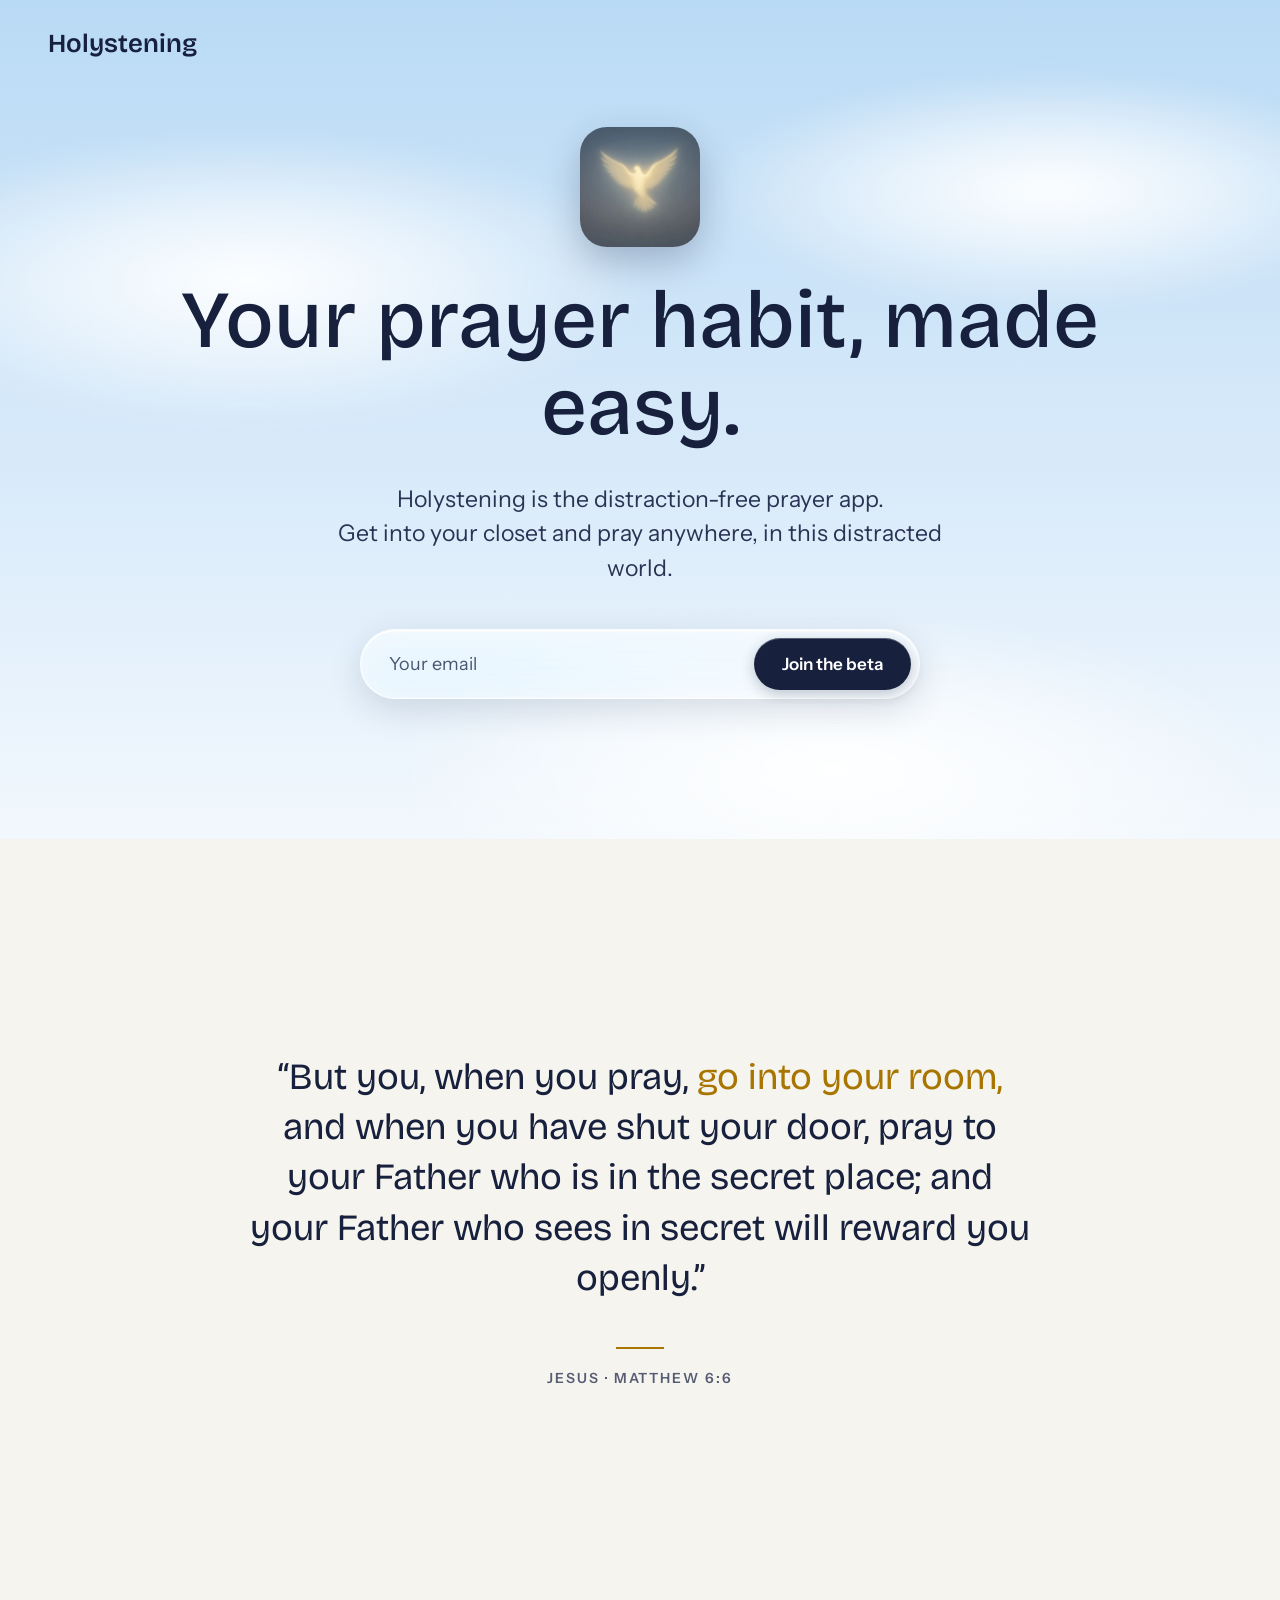
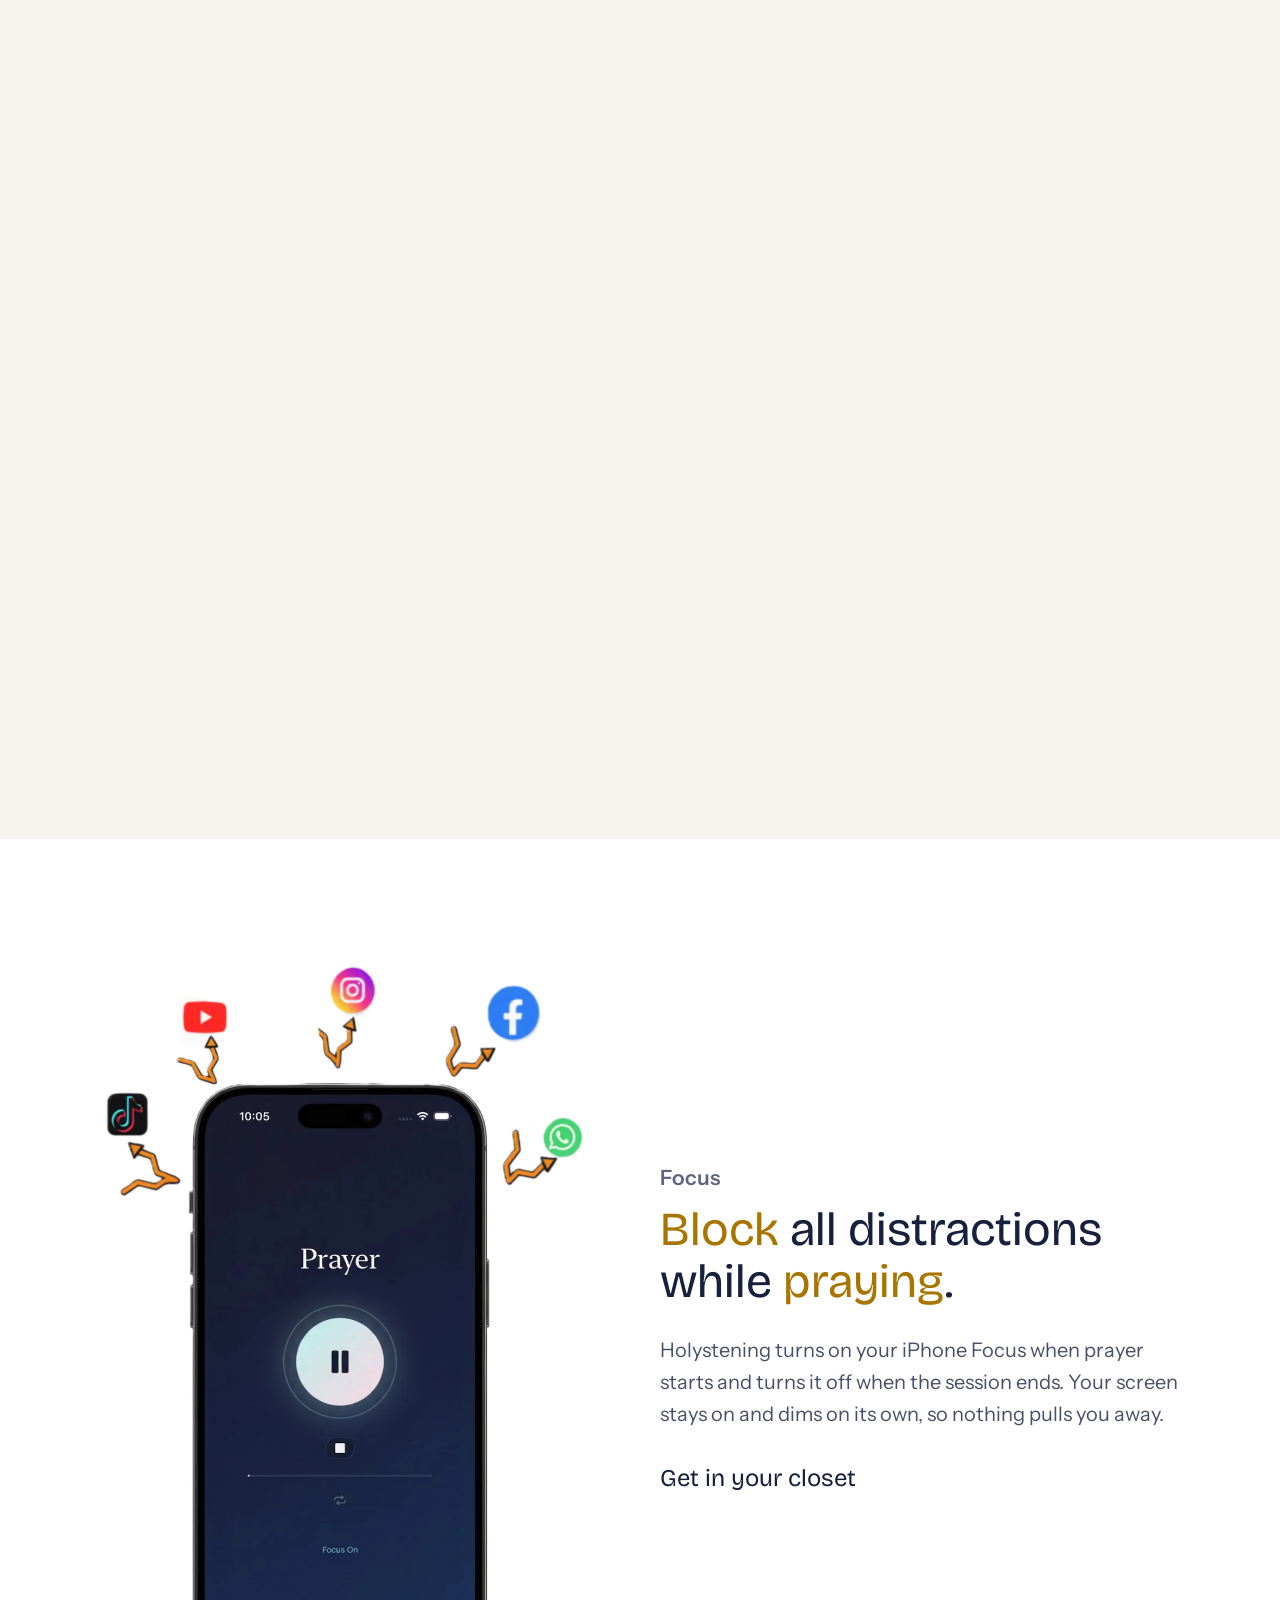
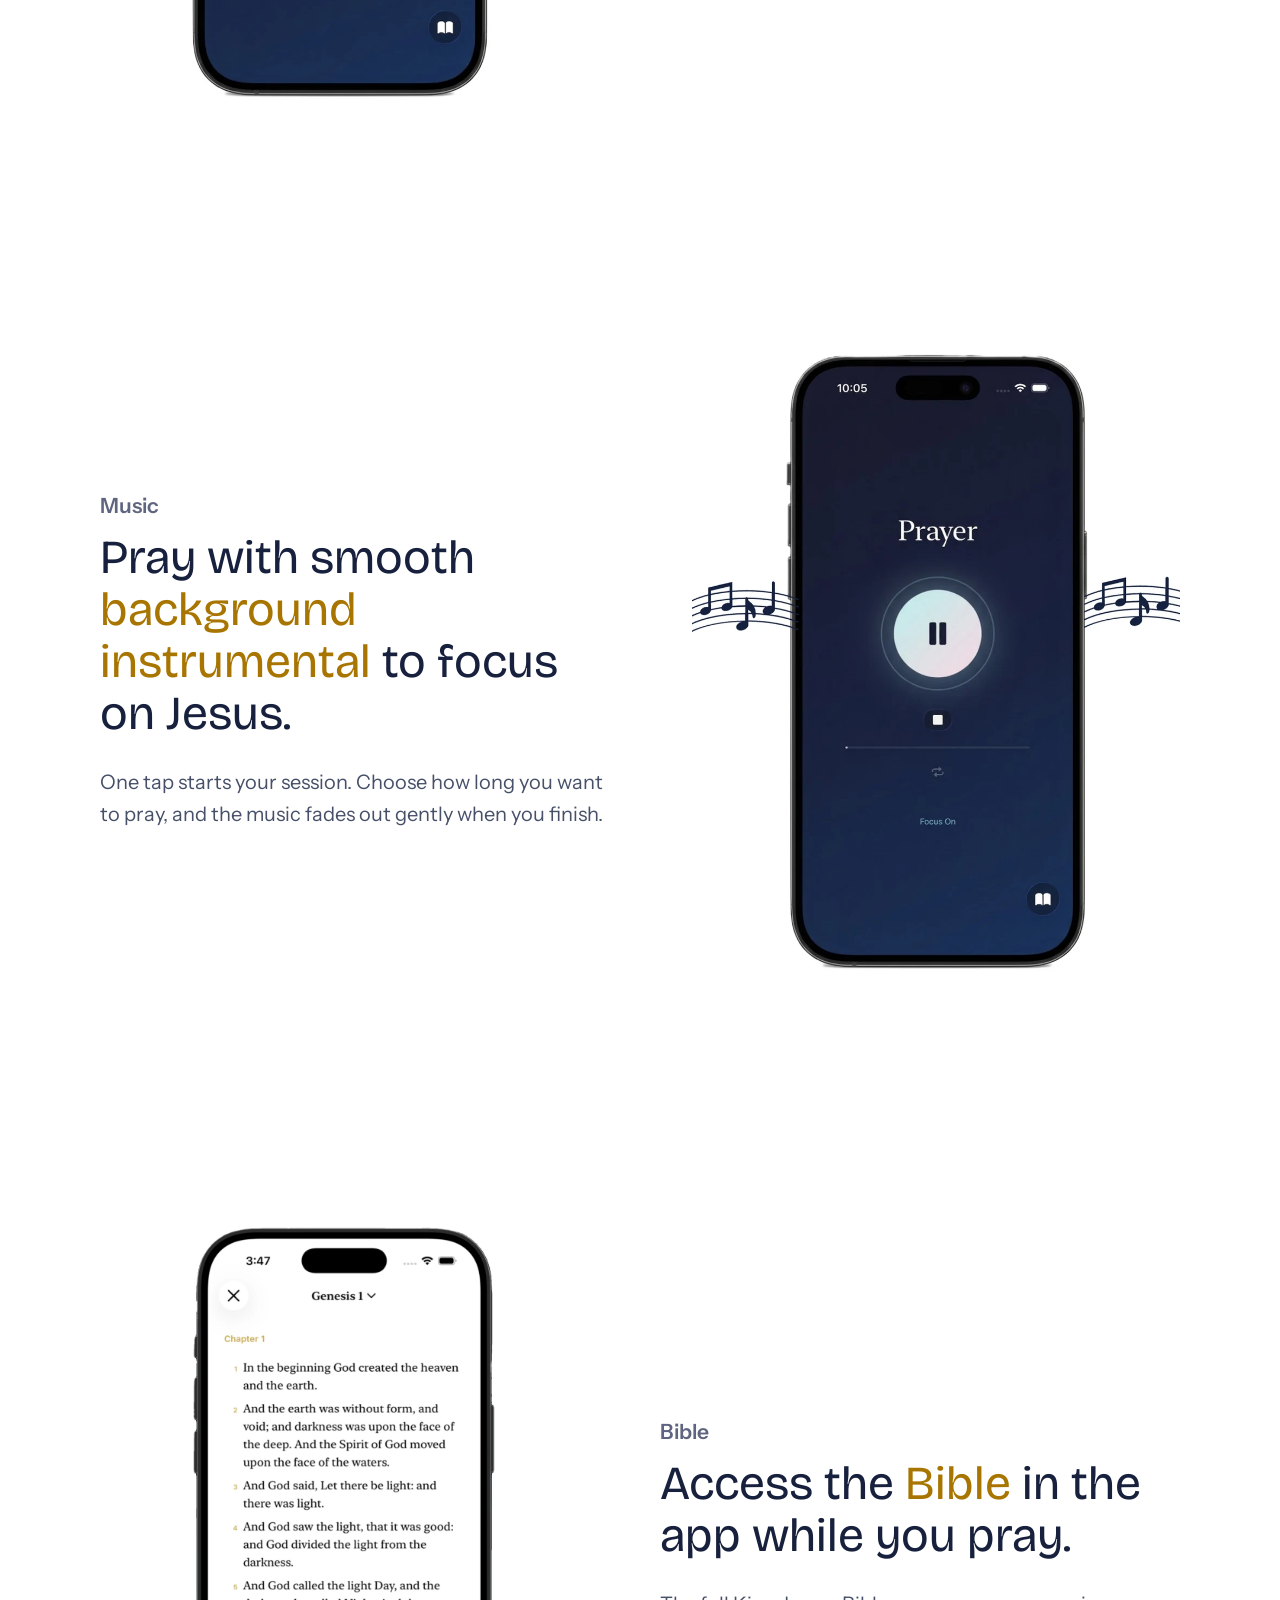
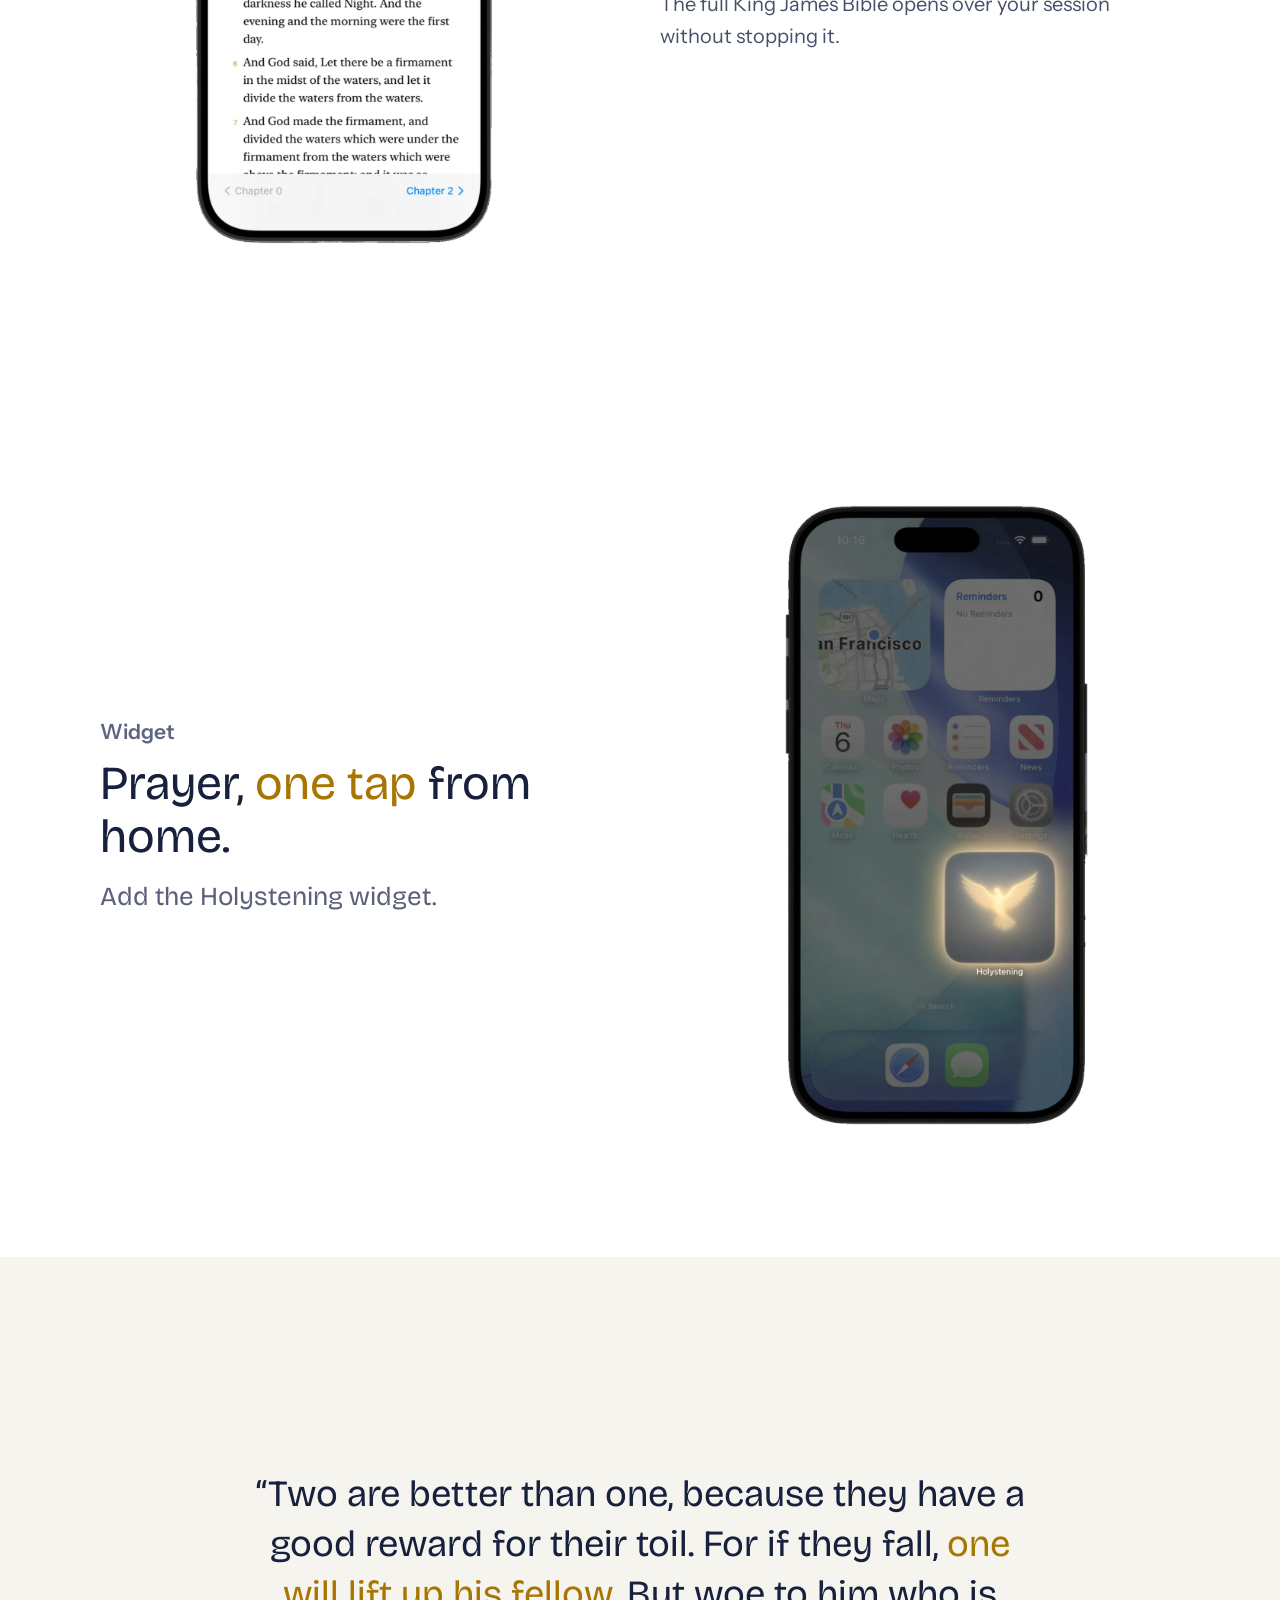
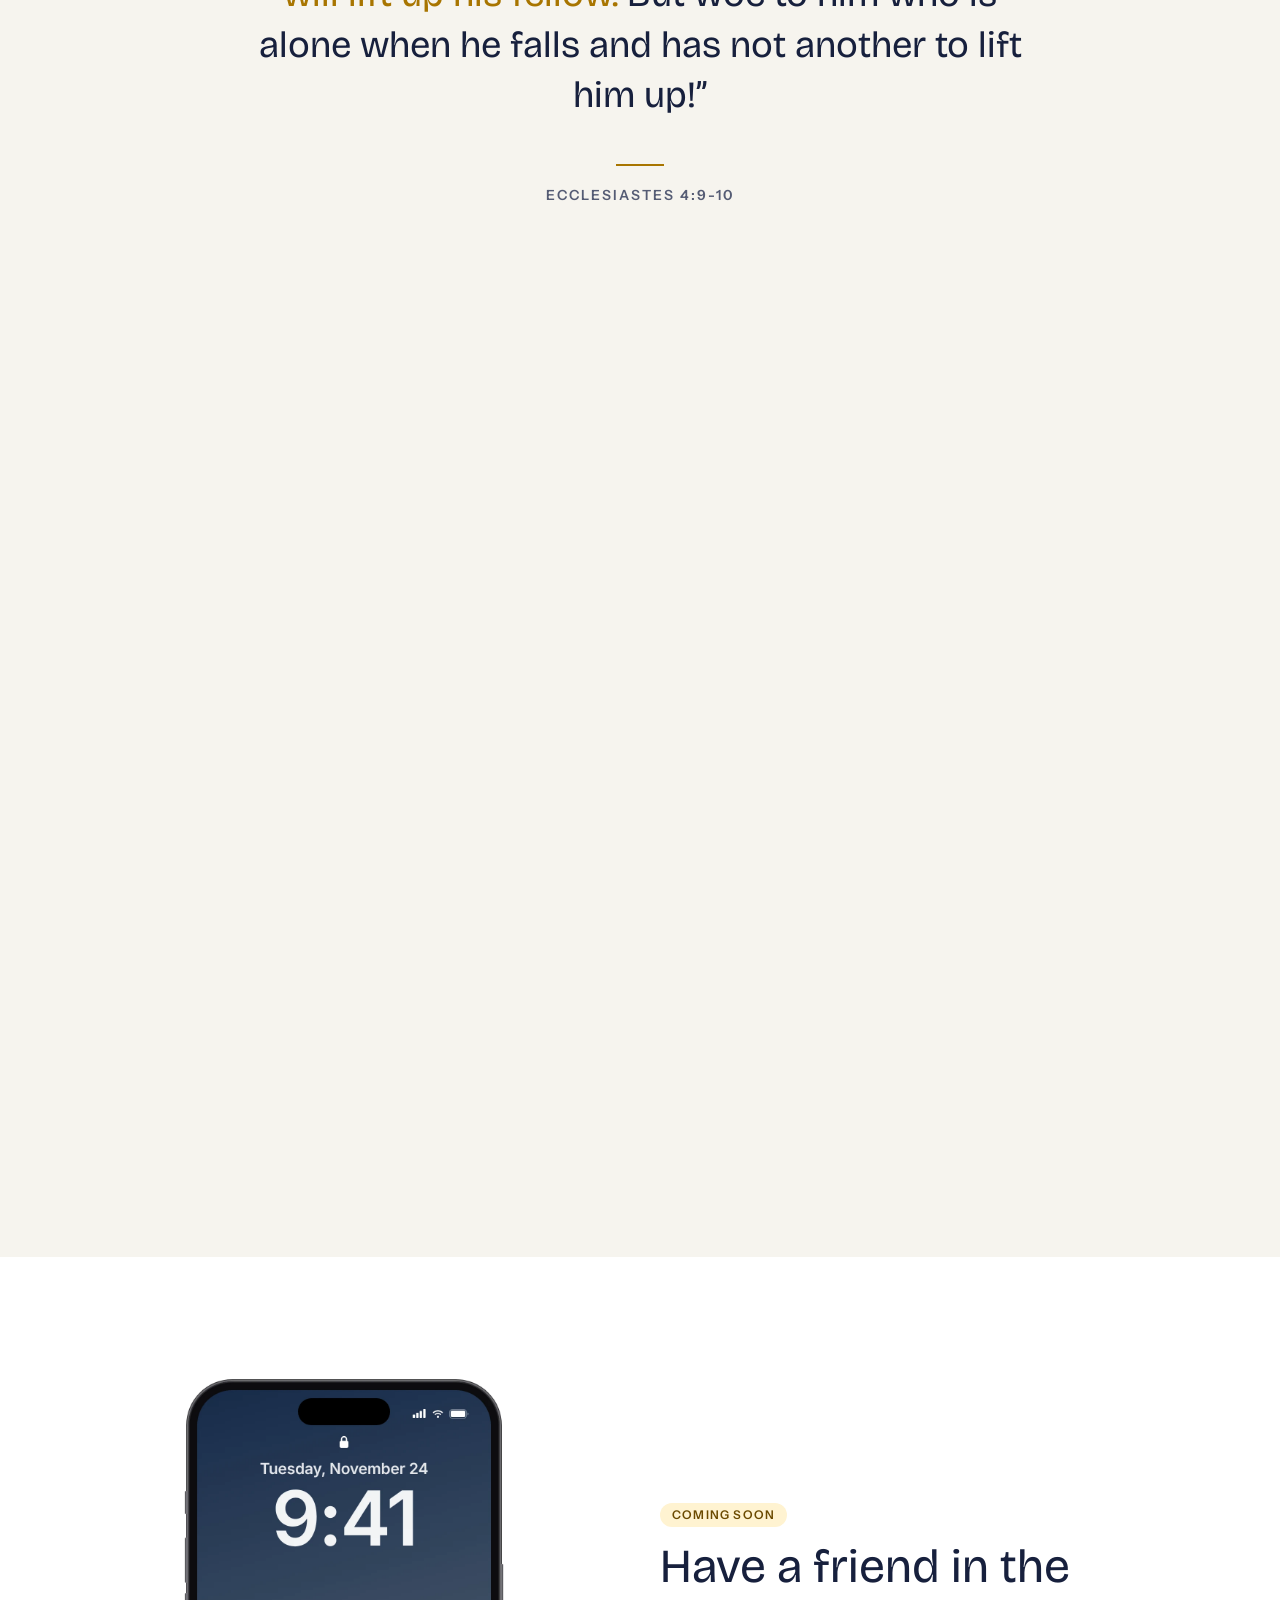
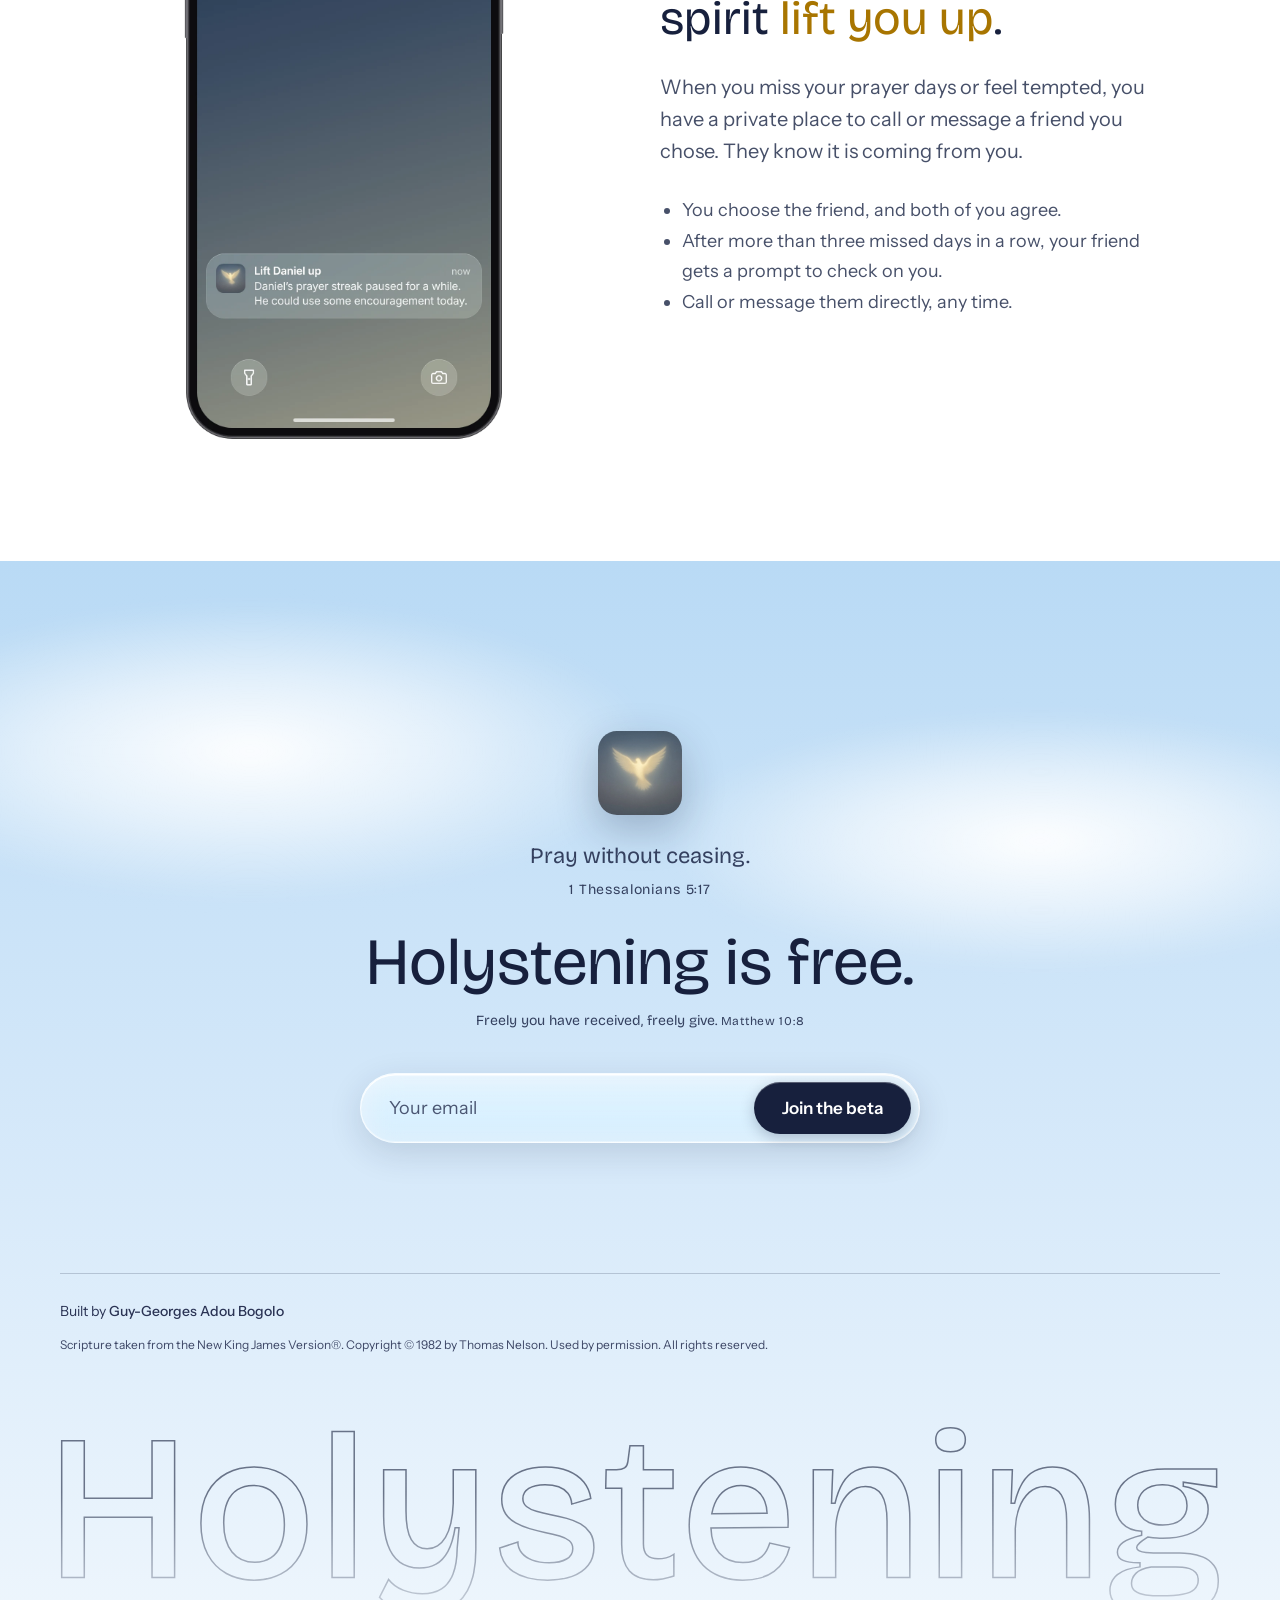
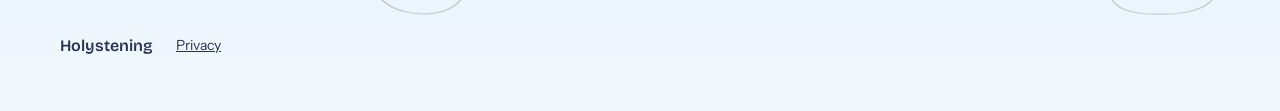
==== index.html @ 7b31fd12 "Holystening landing page Static site exported from the design canvas: landing page, privacy policy, " ====
<!doctype html>
<html lang="en">
<head>
<meta charset="utf-8">
<meta name="viewport" content="width=device-width, initial-scale=1, viewport-fit=cover">
<title>Holystening: the distraction-free prayer app</title>
<meta name="description" content="Holystening blocks distractions, plays soft instrumental music and keeps the Bible one tap away, so you can pray anywhere. Free. Join the iPhone beta.">
<meta name="theme-color" content="#b9daf5">
<meta property="og:type" content="website">
<meta property="og:title" content="Holystening: the distraction-free prayer app">
<meta property="og:description" content="Holystening blocks distractions, plays soft instrumental music and keeps the Bible one tap away, so you can pray anywhere. Free. Join the iPhone beta.">
<meta property="og:image" content="images/og-image.png">
<link rel="icon" type="image/png" href="images/favicon.png">
<link rel="apple-touch-icon" href="images/apple-touch-icon.png">
<link rel="stylesheet" href="assets/fonts.css">
<style>
body{margin:0;font-family:'Instrument Sans',system-ui,sans-serif;background:#ffffff;-webkit-font-smoothing:antialiased}
a{color:inherit}
.serif{font-family:'Bricolage Grotesque',system-ui,sans-serif;font-weight:400}
.sky{position:relative;overflow:hidden;background:linear-gradient(180deg,#b9daf5 0%,#d8eafa 55%,#f2f8fd 100%)}
.cloud{position:absolute;border-radius:50%;pointer-events:none;filter:blur(10px);background:radial-gradient(ellipse at center,rgba(255,255,255,.96) 0%,rgba(255,255,255,.55) 35%,rgba(255,255,255,0) 70%)}
.btn{display:inline-block;padding:18px 36px;border-radius:999px;color:#ffffff;font-weight:600;font-size:18px;text-decoration:none;letter-spacing:.01em}
.btn:hover{filter:brightness(1.25)}
.btn-small{display:inline-block;padding:14px 22px;border-radius:999px;font-weight:600;font-size:15px;text-decoration:none}
.btn-small:hover{filter:brightness(1.25)}
.beta-form{position:relative;display:flex;align-items:center;gap:8px;width:min(560px,100%);box-sizing:border-box;padding:8px;border-radius:999px;background:linear-gradient(180deg,rgba(255,255,255,.5) 0%,rgba(255,255,255,.2) 100%);border:1px solid rgba(255,255,255,.75);backdrop-filter:blur(18px) saturate(1.7);-webkit-backdrop-filter:blur(18px) saturate(1.7);box-shadow:inset 0 1.5px 0 rgba(255,255,255,.95),inset 0 -1px 0 rgba(255,255,255,.35),inset 0 0 22px rgba(255,255,255,.28),0 10px 34px rgba(23,32,61,.14)}
.beta-form:focus-within{box-shadow:inset 0 1.5px 0 rgba(255,255,255,.95),inset 0 -1px 0 rgba(255,255,255,.35),inset 0 0 22px rgba(255,255,255,.28),0 10px 34px rgba(23,32,61,.14),0 0 0 3px rgba(23,32,61,.18)}
.beta-form input{flex:1;min-width:0;border:0;background:transparent;padding:0 20px;font:inherit;font-size:18px;color:#17203d;outline:0}
.beta-form[hidden],.beta-done[hidden]{display:none}
.beta-done{width:min(560px,100%);box-sizing:border-box;padding:28px 28px 30px;border-radius:32px;text-align:center;background:linear-gradient(180deg,rgba(255,255,255,.5) 0%,rgba(255,255,255,.2) 100%);border:1px solid rgba(255,255,255,.75);backdrop-filter:blur(18px) saturate(1.7);-webkit-backdrop-filter:blur(18px) saturate(1.7);box-shadow:inset 0 1.5px 0 rgba(255,255,255,.95),inset 0 -1px 0 rgba(255,255,255,.35),inset 0 0 22px rgba(255,255,255,.28),0 10px 34px rgba(23,32,61,.14);outline:0;animation:heroin .7s cubic-bezier(.215,.61,.355,1) both}
.beta-form input::placeholder{color:#4a5572}
.beta-form button{flex:none;border:0;border-radius:999px;padding:16px 28px;font:inherit;font-size:17px;font-weight:600;color:#fff;cursor:pointer;box-shadow:inset 0 1px 0 rgba(255,255,255,.28),0 4px 14px rgba(23,32,61,.25)}
.beta-form button:hover{filter:brightness(1.25)}
.beta-form button:focus-visible{outline:2px solid #17203d;outline-offset:2px}
.feat{display:flex;flex-wrap:wrap;gap:72px;align-items:center;justify-content:center;max-width:1160px;margin:0 auto;padding:0 40px;box-sizing:border-box}
.feat-text{flex:1 1 420px;min-width:0;max-width:520px}
.feat-media{flex:1 1 340px;display:flex;justify-content:center;min-width:0}
.kicker{margin:0 0 14px;font-size:21px;font-weight:600;line-height:1.2;letter-spacing:0;color:#5f6580}
.soon{display:inline-block;margin-left:10px;padding:5px 12px;border-radius:999px;background:#fff3d1;color:#6b4a00;font-size:12px;font-weight:600;letter-spacing:.1em;text-transform:uppercase;vertical-align:middle}
.wordmark{flex-basis:100%;display:block;width:100%;height:auto;margin:56px 0 4px;overflow:visible;-webkit-mask-image:linear-gradient(180deg,#000 35%,rgba(0,0,0,.25) 100%);mask-image:linear-gradient(180deg,#000 35%,rgba(0,0,0,.25) 100%)}
.wordmark path{fill:none;stroke:#17203d;stroke-opacity:.6;stroke-width:1.5px;vector-effect:non-scaling-stroke}
.eyebrow{margin:0 0 18px;font-size:14px;font-weight:600;letter-spacing:.14em;text-transform:uppercase;color:#8f6200}
.rot{position:relative;display:inline-block;min-width:260px;height:1.5em}
.rot-i{position:absolute;left:0;top:0;white-space:nowrap;opacity:0;animation:rotfade 12s infinite}
@keyframes rotfade{0%{opacity:0;transform:translateY(8px)}4%,22%{opacity:1;transform:none}26%,100%{opacity:0;transform:translateY(-8px)}}
@keyframes drift{from{transform:translateX(-30px)}to{transform:translateX(60px)}}
@keyframes heroin{from{opacity:0;transform:translateY(16px)}to{opacity:1;transform:none}}
@keyframes rise{from{opacity:0;transform:translateY(48px)}to{opacity:1;transform:none}}
.h-in{animation:heroin 1s cubic-bezier(.215,.61,.355,1) both}
@supports (animation-timeline: view()){.reveal{animation:rise linear both;animation-timeline:view();animation-range:entry 5% entry 55%}}
@media (min-width:900px){.flip .feat-media{order:-1}}
@media (prefers-reduced-motion:reduce){.reveal,.h-in,.cloud{animation:none!important}.rot-i{animation:none}.rot-i:first-child{opacity:1}}

.pin-track{padding:170px 40px;box-sizing:border-box}
@keyframes lit{from{opacity:.16}to{opacity:1}}
@supports (animation-timeline: view()){
.pin-track{padding:0;min-height:1600px;view-timeline:--q block}
.pin-stick{position:sticky;top:0;height:760px;height:min(760px,100svh);display:flex;align-items:center;justify-content:center}
.word{animation-name:lit;animation-timing-function:linear;animation-fill-mode:both;animation-timeline:--q;animation-duration:1ms}
}
@media (prefers-reduced-motion:reduce){
.pin-track{min-height:0!important;padding:170px 40px!important}
.pin-stick{position:static!important;height:auto!important}
.word{animation:none!important;opacity:1!important}
}
@media (max-width:600px){
.sky:not(.closing){min-height:min(100svh,880px)!important}
.nav{padding:20px 20px!important}
.beta-form input{font-size:16px;padding:0 14px}.beta-form button{padding:14px 20px;font-size:16px}
.sky img[width="112"]{width:88px!important;height:88px!important;margin-bottom:18px!important}
.fs{--ph:clamp(180px,calc((min(100svh,880px) - 290px) * 0.82),400px);height:min(100svh,880px);box-sizing:border-box;padding:12px 16px!important;background:#f6f4ee}
.fs .feat{position:relative;height:100%;box-sizing:border-box;max-width:none;flex-direction:column;flex-wrap:nowrap;align-items:stretch;justify-content:space-between;gap:10px;padding:32px 24px 16px;background:#ffffff;border-radius:36px;overflow:hidden}
.fs .feat-text{flex:0 0 auto;max-width:none;text-align:left}
.fs .feat-media{flex:1 1 0;min-height:0;width:100%;align-items:center}
.fs .feat img{flex:none;max-width:none!important;object-fit:contain}
.fs h2{font-size:32px!important;line-height:1.1!important;letter-spacing:-.01em}
.fs .eyebrow{font-size:12px;margin:0 0 8px}
.fs .kicker{font-size:18px;line-height:1.2;margin:0 0 10px}
.wordmark{margin-top:40px}.wordmark path{stroke-width:1px}
.fs .feat-text p:not(.eyebrow):not(.rotline):not(.sub):not(.kicker){font-size:15px!important;line-height:1.45!important;margin:10px 0 0!important}
.fs .feat-text .body{display:none}
.fs .sub{font-size:18px!important;margin:8px 0 0!important}
.fs .feat-text ul{display:none}
.rotline{justify-content:flex-start;flex-direction:column;align-items:flex-start;gap:2px!important;font-size:17px!important;line-height:1.35;margin-top:18px!important}
.rotline>span:first-child{color:#5f6580}
.rot{min-width:0;width:100%}
.rot-i{left:0;right:0;text-align:left}
.im-notif{height:calc(var(--ph) / 0.82)!important;width:auto!important}
.im-music{height:calc(var(--ph) / 0.972)!important;width:auto!important}
.im-bible{height:calc(var(--ph) / 0.965)!important;width:auto!important}
.im-widget{height:calc(var(--ph) / 0.96)!important;width:auto!important}
.im-friend{height:var(--ph)!important;width:auto!important;max-width:none!important}
.ph{height:var(--ph)!important;width:auto!important;aspect-ratio:9/18;max-width:none!important}
.bridge{padding:100px 24px!important}
.closing{padding:110px 24px 40px!important}
.pin-stick figure{padding:0 24px!important}
}
</style>

<style>
.honeypot{position:absolute!important;left:-9999px!important;width:1px;height:1px;opacity:0}
.signup{display:flex;flex-direction:column;align-items:center;width:100%}
.form-error{margin:12px 0 0;text-align:center;font-size:14px;color:#8a1c1c}
.form-error[hidden]{display:none}
.beta-form button[disabled]{opacity:.7;cursor:progress}
</style>
<script src="assets/config.js" defer></script>
<script src="assets/signup.js" defer></script>
</head>
<body>
<div>

<section class="sky" style="min-height:800px;display:flex;flex-direction:column">
<div class="cloud" style="width:820px;height:300px;left:-160px;top:130px;animation:drift 70s ease-in-out infinite alternate"></div>
<div class="cloud" style="width:700px;height:240px;right:-120px;top:70px;animation:drift 90s ease-in-out infinite alternate-reverse"></div>
<div class="cloud" style="width:900px;height:320px;left:30%;bottom:-90px;animation:drift 80s ease-in-out infinite alternate"></div>
<nav class="nav" style="position:relative;z-index:2;display:flex;align-items:center;justify-content:space-between;gap:16px;padding:28px 48px">
<span class="serif" style="font-size:26px;font-weight:600;color:#17203d">Holystening</span>
</nav>
<div style="position:relative;z-index:2;flex:1;display:flex;flex-direction:column;align-items:center;justify-content:center;text-align:center;padding:40px 40px 140px;box-sizing:border-box">
<img class="h-in" src="images/app-icon.webp" alt="Holystening app icon, a glowing white dove" width="112" height="112" style="animation-delay:.3s;width:120px;height:120px;border-radius:22.4%;display:block;margin:0 0 30px;box-shadow:0 14px 36px rgba(23,32,61,.25)">
<h1 class="serif h-in" style="animation-delay:.42s;margin:0;font-size:clamp(42px,6.8vw,81px);line-height:1.08;letter-spacing:0;font-weight:500;font-variation-settings:'opsz' 14;color:#17203d;max-width:980px">Your prayer habit, made easy.</h1>
<p class="h-in" style="animation-delay: .54s; margin: 30px 0 0; max-width: 640px; font-size: clamp(18px,2vw,23px); line-height: 1.5; color: #2a3354; width: 100%; box-sizing: border-box; padding: 0 4px; text-align: center">Holystening is the distraction-free prayer app. <br>Get into your closet and pray anywhere, in this distracted world.</p>
<div class="signup" data-signup>
<form class="beta-form h-in" style="animation-delay:.66s;margin-top:44px" novalidate>
<input type="email" name="email" placeholder="Your email" autocomplete="email" aria-label="Your email" required>
<input type="text" name="website" class="honeypot" tabindex="-1" autocomplete="off" aria-hidden="true">
<button type="submit" style="background:#17203d">Join the beta</button>
</form>
<p class="form-error" role="alert" hidden></p>
<div class="beta-done" role="status" hidden style="margin-top:44px">
<p class="serif" style="margin:0;font-size:26px;line-height:1.2;color:#17203d">Check your inbox.</p>
<p style="margin:10px 0 0;font-size:16px;line-height:1.5;color:#2a3354"><span data-done-message>We sent the beta link to</span> <strong style="font-weight:600" data-email></strong>.</p>
<a class="btn" href="https://testflight.apple.com/join/Twr2a1ha" target="_blank" rel="noopener" style="background:#17203d;margin-top:20px;padding:14px 28px;font-size:16px">Open the beta link</a>
</div>
</div>
</div>
</section>

<section class="pin-track" style="background:#f6f4ee;text-align:center">
<div class="pin-stick">
<figure style="margin:0 auto;max-width:860px;padding:0 40px;box-sizing:border-box">
<blockquote class="serif" style="margin:0;font-size:clamp(24px,3.1vw,37px);line-height:1.36;color:#17203d"><span class="word" style="animation-range: cover 38.00% cover 39.80%;">“But</span> <span class="word" style="animation-range: cover 38.59% cover 40.39%;">you,</span> <span class="word" style="animation-range: cover 39.19% cover 40.99%;">when</span> <span class="word" style="animation-range: cover 39.78% cover 41.58%;">you</span> <span class="word" style="animation-range: cover 40.38% cover 42.18%;">pray,</span> <span class="word" style="animation-range: cover 40.97% cover 42.77%; color: #A87500;">go</span> <span class="word" style="animation-range: cover 41.57% cover 43.37%; color: #A87500;">into</span> <span class="word" style="animation-range: cover 42.16% cover 43.96%; color: #A87500;">your</span> <span class="word" style="animation-range: cover 42.76% cover 44.56%; color: #A87500;">room,</span> <span class="word" style="animation-range: cover 43.35% cover 45.15%;">and</span> <span class="word" style="animation-range: cover 43.94% cover 45.74%;">when</span> <span class="word" style="animation-range: cover 44.54% cover 46.34%;">you</span> <span class="word" style="animation-range: cover 45.13% cover 46.93%;">have</span> <span class="word" style="animation-range: cover 45.73% cover 47.53%;">shut</span> <span class="word" style="animation-range: cover 46.32% cover 48.12%;">your</span> <span class="word" style="animation-range: cover 46.92% cover 48.72%;">door,</span> <span class="word" style="animation-range: cover 47.51% cover 49.31%;">pray</span> <span class="word" style="animation-range: cover 48.11% cover 49.91%;">to</span> <span class="word" style="animation-range: cover 48.70% cover 50.50%;">your</span> <span class="word" style="animation-range: cover 49.29% cover 51.09%;">Father</span> <span class="word" style="animation-range: cover 49.89% cover 51.69%;">who</span> <span class="word" style="animation-range: cover 50.48% cover 52.28%;">is</span> <span class="word" style="animation-range: cover 51.08% cover 52.88%;">in</span> <span class="word" style="animation-range: cover 51.67% cover 53.47%;">the</span> <span class="word" style="animation-range: cover 52.27% cover 54.07%;">secret</span> <span class="word" style="animation-range: cover 52.86% cover 54.66%;">place;</span> <span class="word" style="animation-range: cover 53.46% cover 55.26%;">and</span> <span class="word" style="animation-range: cover 54.05% cover 55.85%;">your</span> <span class="word" style="animation-range: cover 54.64% cover 56.44%;">Father</span> <span class="word" style="animation-range: cover 55.24% cover 57.04%;">who</span> <span class="word" style="animation-range: cover 55.83% cover 57.63%;">sees</span> <span class="word" style="animation-range: cover 56.43% cover 58.23%;">in</span> <span class="word" style="animation-range: cover 57.02% cover 58.82%;">secret</span> <span class="word" style="animation-range: cover 57.62% cover 59.42%;">will</span> <span class="word" style="animation-range: cover 58.21% cover 60.01%;">reward</span> <span class="word" style="animation-range: cover 58.81% cover 60.61%;">you</span> <span class="word" style="animation-range: cover 59.40% cover 61.20%;">openly.”</span></blockquote>
<div class="word" style="animation-range: cover 60.50% cover 62.00%;width:48px;height:2px;background:#A87500;margin:44px auto 20px"></div>
<figcaption class="word" style="animation-range: cover 61.00% cover 63.00%;font-size:14px;font-weight:600;letter-spacing:.14em;text-transform:uppercase;color:#555c74">Jesus · Matthew 6:6</figcaption>
</figure>
</div>
</section>

<section class="flip fs" style="padding:120px 0">
<div class="feat">
<div class="feat-text reveal">
<p class="kicker">Focus</p>
<h2 class="serif" style="margin:0;font-size:clamp(30px,3.7vw,48px);line-height:1.1;font-weight:400;color:#17203d"><span style="color:#A87500">Block</span> all distractions while <span style="color:#A87500">praying</span>.</h2>
<p class="body" style="margin:26px 0 0;font-size:20px;line-height:1.6;color:#475069">Holystening turns on your iPhone Focus when prayer starts and turns it off when the session ends. Your screen stays on and dims on its own, so nothing pulls you away.</p>
<p class="serif rotline" style="margin:34px 0 0;font-size:24px;color:#17203d;display:flex;flex-wrap:wrap;gap:8px"><span>Get in your closet</span><span class="rot"><span class="rot-i" style="color:#A87500;animation-delay:0s">on the bus. 🚌</span><span class="rot-i" style="color:#A87500;animation-delay:3s">at school. 🏫</span><span class="rot-i" style="color:#A87500;animation-delay:6s">in your car. 🚗</span><span class="rot-i" style="color:#A87500;animation-delay:9s">early in the morning. 🌅</span></span></p>
</div>
<div class="feat-media reveal">
<img class="im-notif" src="images/focus-block-apps.webp" alt="Holystening prayer screen with social media app icons kept away from the phone" style="width:100%;max-width:500px;height:auto;mix-blend-mode:multiply">
</div>
</div>
</section>

<section class="fs" style="padding:120px 0">
<div class="feat">
<div class="feat-text reveal">
<p class="kicker">Music</p>
<h2 class="serif" style="margin:0;font-size:clamp(30px,3.7vw,48px);line-height:1.1;font-weight:400;color:#17203d">Pray with smooth <span style="color:#A87500">background instrumental</span> to focus on Jesus.</h2>
<p class="body" style="margin:26px 0 0;font-size:20px;line-height:1.6;color:#475069">One tap starts your session. Choose how long you want to pray, and the music fades out gently when you finish.</p>
</div>
<div class="feat-media reveal">
<img class="im-music" src="images/music.webp" alt="Holystening prayer screen with a play button and music notes beside the phone" style="width:100%;max-width:502px;height:auto;mix-blend-mode:multiply">
</div>
</div>
</section>

<section class="flip fs" style="padding:120px 0">
<div class="feat">
<div class="feat-text reveal">
<p class="kicker">Bible</p>
<h2 class="serif" style="margin:0;font-size:clamp(30px,3.7vw,48px);line-height:1.1;font-weight:400;color:#17203d">Access the <span style="color:#A87500">Bible</span> in the app while you pray.</h2>
<p class="body" style="margin:26px 0 0;font-size:20px;line-height:1.6;color:#475069">The full King James Bible opens over your session without stopping it.</p>
</div>
<div class="feat-media reveal">
<img class="im-bible" src="images/bible.webp" alt="Genesis chapter 1 open in the Holystening Bible reader" style="width:100%;max-width:322px;height:auto;mix-blend-mode:multiply">
</div>
</div>
</section>

<section class="fs" style="padding:120px 0">
<div class="feat">
<div class="feat-text reveal">
<p class="kicker">Widget</p>
<h2 class="serif" style="margin:0;font-size:clamp(30px,3.7vw,48px);line-height:1.1;font-weight:400;color:#17203d">Prayer, <span style="color:#A87500">one tap</span> from home.</h2>
<p class="serif sub" style="margin:18px 0 0;font-size:26px;color:#5b6178">Add the Holystening widget.</p>
</div>
<div class="feat-media reveal">
<img class="im-widget" src="images/widget.webp" alt="iPhone home screen with the Holystening app icon highlighted" style="width:100%;max-width:327px;height:auto;mix-blend-mode:multiply">
</div>
</div>
</section>



<section class="pin-track" style="background:#f6f4ee;text-align:center">
<div class="pin-stick">
<figure style="margin:0 auto;max-width:860px;padding:0 40px;box-sizing:border-box">
<blockquote class="serif" style="margin:0;font-size:clamp(24px,3.1vw,37px);line-height:1.36;color:#17203d"><span class="word" style="animation-range: cover 38.00% cover 39.80%;">“Two</span> <span class="word" style="animation-range: cover 38.52% cover 40.32%;">are</span> <span class="word" style="animation-range: cover 39.04% cover 40.84%;">better</span> <span class="word" style="animation-range: cover 39.57% cover 41.37%;">than</span> <span class="word" style="animation-range: cover 40.09% cover 41.89%;">one,</span> <span class="word" style="animation-range: cover 40.61% cover 42.41%;">because</span> <span class="word" style="animation-range: cover 41.13% cover 42.93%;">they</span> <span class="word" style="animation-range: cover 41.65% cover 43.45%;">have</span> <span class="word" style="animation-range: cover 42.18% cover 43.98%;">a</span> <span class="word" style="animation-range: cover 42.70% cover 44.50%;">good</span> <span class="word" style="animation-range: cover 43.22% cover 45.02%;">reward</span> <span class="word" style="animation-range: cover 43.74% cover 45.54%;">for</span> <span class="word" style="animation-range: cover 44.26% cover 46.06%;">their</span> <span class="word" style="animation-range: cover 44.79% cover 46.59%;">toil.</span> <span class="word" style="animation-range: cover 45.31% cover 47.11%;">For</span> <span class="word" style="animation-range: cover 45.83% cover 47.63%;">if</span> <span class="word" style="animation-range: cover 46.35% cover 48.15%;">they</span> <span class="word" style="animation-range: cover 46.87% cover 48.67%;">fall,</span> <span class="word" style="animation-range: cover 47.40% cover 49.20%; color: #A87500;">one</span> <span class="word" style="animation-range: cover 47.92% cover 49.72%; color: #A87500;">will</span> <span class="word" style="animation-range: cover 48.44% cover 50.24%; color: #A87500;">lift</span> <span class="word" style="animation-range: cover 48.96% cover 50.76%; color: #A87500;">up</span> <span class="word" style="animation-range: cover 49.48% cover 51.28%; color: #A87500;">his</span> <span class="word" style="animation-range: cover 50.00% cover 51.80%; color: #A87500;">fellow.</span> <span class="word" style="animation-range: cover 50.53% cover 52.33%;">But</span> <span class="word" style="animation-range: cover 51.05% cover 52.85%;">woe</span> <span class="word" style="animation-range: cover 51.57% cover 53.37%;">to</span> <span class="word" style="animation-range: cover 52.09% cover 53.89%;">him</span> <span class="word" style="animation-range: cover 52.61% cover 54.41%;">who</span> <span class="word" style="animation-range: cover 53.14% cover 54.94%;">is</span> <span class="word" style="animation-range: cover 53.66% cover 55.46%;">alone</span> <span class="word" style="animation-range: cover 54.18% cover 55.98%;">when</span> <span class="word" style="animation-range: cover 54.70% cover 56.50%;">he</span> <span class="word" style="animation-range: cover 55.22% cover 57.02%;">falls</span> <span class="word" style="animation-range: cover 55.75% cover 57.55%;">and</span> <span class="word" style="animation-range: cover 56.27% cover 58.07%;">has</span> <span class="word" style="animation-range: cover 56.79% cover 58.59%;">not</span> <span class="word" style="animation-range: cover 57.31% cover 59.11%;">another</span> <span class="word" style="animation-range: cover 57.83% cover 59.63%;">to</span> <span class="word" style="animation-range: cover 58.36% cover 60.16%;">lift</span> <span class="word" style="animation-range: cover 58.88% cover 60.68%;">him</span> <span class="word" style="animation-range: cover 59.40% cover 61.20%;">up!”</span></blockquote>
<div class="word" style="animation-range: cover 60.50% cover 62.00%;width:48px;height:2px;background:#A87500;margin:44px auto 20px"></div>
<figcaption class="word" style="animation-range: cover 61.00% cover 63.00%;font-size:14px;font-weight:600;letter-spacing:.14em;text-transform:uppercase;color:#555c74">Ecclesiastes 4:9-10</figcaption>
</figure>
</div>
</section>

<section class="flip fs" style="padding:120px 0">
<div class="feat">
<div class="feat-text reveal">
<p class="kicker"><span class="soon" style="margin-left:0">Coming soon</span></p>
<h2 class="serif" style="margin:0;font-size:clamp(30px,3.7vw,48px);line-height:1.1;font-weight:400;color:#17203d">Have a friend in the spirit <span style="color:#A87500">lift you up</span>.</h2>
<p style="margin:26px 0 0;font-size:20px;line-height:1.6;color:#475069">When you miss your prayer days or feel tempted, you have a private place to call or message a friend you chose. They know it is coming from you.</p>
<ul style="margin:28px 0 0;padding:0 0 0 22px;font-size:18px;line-height:1.7;color:#475069">
<li>You choose the friend, and both of you agree.</li>
<li>After more than three missed days in a row, your friend gets a prompt to check on you.</li>
<li>Call or message them directly, any time.</li>
</ul>
</div>
<div class="feat-media reveal">
<img class="im-friend" src="images/partner-lock-screen.webp" alt="iPhone lock screen with a Holystening notification: Lift Daniel up. Daniel&#8217;s prayer streak paused for a while. He could use some encouragement today." width="438" height="910" style="width:100%;max-width:320px;height:auto">
</div>
</div>
</section>

<section id="download" class="sky closing" style="padding:170px 40px 56px;text-align:center">
<div class="cloud" style="width:820px;height:300px;left:-160px;top:40px;animation:drift 80s ease-in-out infinite alternate"></div>
<div class="cloud" style="width:760px;height:260px;right:-140px;top:150px;animation:drift 95s ease-in-out infinite alternate-reverse"></div>
<div style="position:relative;z-index:2">
<img class="reveal" src="images/app-icon.webp" alt="" width="84" height="84" style="width:84px;height:84px;border-radius:22.5%;display:block;margin:0 auto 28px;box-shadow:0 14px 40px rgba(23,32,61,.25)">
<p class="serif reveal" style="margin:0 0 30px;font-size:22px;color:#34405f">Pray without ceasing. <span style="display:block;margin-top:12px;font-style:normal;font-size:14px;letter-spacing:.06em">1 Thessalonians 5:17</span></p>
<h2 class="serif reveal" style="margin:0;font-size:clamp(37px,5.5vw,66px);line-height:1.05;font-weight:400;color:#17203d">Holystening is free.</h2>
<p class="serif reveal" style="margin:14px 0 0;font-size:14px;color:#34405f">Freely you have received, freely give. <span style="font-style:normal;font-size:12px;letter-spacing:.06em">Matthew 10:8</span></p>
<div class="signup" data-signup>
<form class="beta-form reveal" style="margin:44px auto 0" novalidate>
<input type="email" name="email" placeholder="Your email" autocomplete="email" aria-label="Your email" required>
<input type="text" name="website" class="honeypot" tabindex="-1" autocomplete="off" aria-hidden="true">
<button type="submit" style="background:#17203d">Join the beta</button>
</form>
<p class="form-error" role="alert" hidden></p>
<div class="beta-done" role="status" hidden style="margin:44px auto 0">
<p class="serif" style="margin:0;font-size:26px;line-height:1.2;color:#17203d">Check your inbox.</p>
<p style="margin:10px 0 0;font-size:16px;line-height:1.5;color:#2a3354"><span data-done-message>We sent the beta link to</span> <strong style="font-weight:600" data-email></strong>.</p>
<a class="btn" href="https://testflight.apple.com/join/Twr2a1ha" target="_blank" rel="noopener" style="background:#17203d;margin-top:20px;padding:14px 28px;font-size:16px">Open the beta link</a>
</div>
</div>
<footer style="margin:130px auto 0;max-width:1160px;display:flex;flex-wrap:wrap;gap:16px 32px;align-items:center;justify-content:space-between;padding-top:28px;border-top:1px solid rgba(23,32,61,.2);text-align:left;font-size:14px;color:#2a3354">
<span>Built by <a href="https://www.linkedin.com/in/guyadou" target="_blank" rel="noopener" style="font-weight:500;text-decoration:none">Guy-Georges Adou Bogolo</a></span>
<span style="flex-basis:100%;font-size:12px;line-height:1.5;color:#3d4766">Scripture taken from the New King James Version®. Copyright © 1982 by Thomas Nelson. Used by permission. All rights reserved.</span>
<svg class="wordmark" viewBox="74 -731 5599 917" aria-hidden="true" focusable="false"><path d="M518 0V-290H191V0H82V-660H191V-382H518V-660H627V0ZM1010 13Q935 13 877.0 -19.0Q819 -51 786.5 -112.0Q754 -173 754 -262Q754 -353 788.0 -413.0Q822 -473 879.5 -503.0Q937 -533 1009 -533Q1083 -533 1141.0 -502.0Q1199 -471 1232.5 -410.0Q1266 -349 1266 -258Q1266 -168 1232.5 -107.5Q1199 -47 1141.0 -17.0Q1083 13 1010 13ZM1014 -73Q1059 -73 1091.0 -94.0Q1123 -115 1140.0 -156.0Q1157 -197 1157 -254Q1157 -313 1139.0 -355.5Q1121 -398 1087.5 -421.0Q1054 -444 1006 -444Q963 -444 930.5 -423.5Q898 -403 881.0 -362.5Q864 -322 864 -264Q864 -173 904.0 -123.0Q944 -73 1014 -73ZM1387 0V-705H1494V0ZM1828 176Q1788 176 1747.5 167.5Q1707 159 1673.0 141.5Q1639 124 1616 96L1660 10Q1686 44 1730.0 61.5Q1774 79 1823 79Q1879 79 1915.5 55.5Q1952 32 1971.0 -17.0Q1990 -66 1991 -140L2000 -240H1981Q1970 -169 1946.5 -126.0Q1923 -83 1889.0 -64.0Q1855 -45 1809 -45Q1752 -45 1713.5 -73.5Q1675 -102 1655.5 -158.5Q1636 -215 1636 -297V-520H1744V-321Q1744 -226 1769.5 -182.0Q1795 -138 1846 -138Q1874 -138 1896.0 -152.0Q1918 -166 1934.5 -193.5Q1951 -221 1960.5 -262.0Q1970 -303 1972 -357V-520H2081V-135Q2081 -73 2071.0 -23.5Q2061 26 2040.5 63.5Q2020 101 1990.0 126.5Q1960 152 1919.5 164.0Q1879 176 1828 176ZM2428 13Q2374 13 2332.0 2.0Q2290 -9 2260.5 -29.5Q2231 -50 2215.0 -79.0Q2199 -108 2196 -142L2284 -171Q2284 -142 2302.0 -119.0Q2320 -96 2353.5 -83.5Q2387 -71 2434 -71Q2489 -71 2519.0 -89.0Q2549 -107 2549 -139Q2549 -163 2532.5 -177.0Q2516 -191 2485.5 -200.0Q2455 -209 2414 -217Q2377 -225 2340.5 -235.5Q2304 -246 2273.5 -263.0Q2243 -280 2224.5 -307.5Q2206 -335 2206 -377Q2206 -425 2231.0 -459.5Q2256 -494 2303.5 -513.5Q2351 -533 2417 -533Q2481 -533 2527.5 -514.0Q2574 -495 2602.0 -461.0Q2630 -427 2636 -381L2544 -354Q2542 -385 2525.5 -406.0Q2509 -427 2481.0 -437.5Q2453 -448 2415 -448Q2365 -448 2336.5 -430.0Q2308 -412 2308 -381Q2308 -357 2325.5 -342.5Q2343 -328 2373.5 -319.5Q2404 -311 2443 -303Q2483 -295 2520.0 -285.0Q2557 -275 2586.5 -258.5Q2616 -242 2633.5 -214.5Q2651 -187 2651 -145Q2651 -94 2623.5 -58.5Q2596 -23 2546.0 -5.0Q2496 13 2428 13ZM2937 11Q2860 11 2822.5 -31.0Q2785 -73 2785 -160V-431H2708L2710 -520H2760Q2786 -520 2799.0 -528.5Q2812 -537 2815 -559L2825 -636H2890V-520H3033V-429H2890V-163Q2890 -124 2908.0 -107.0Q2926 -90 2961 -90Q2980 -90 2999.5 -94.5Q3019 -99 3037 -112V-7Q3007 3 2982.0 7.0Q2957 11 2937 11ZM3369 13Q3307 13 3259.0 -5.5Q3211 -24 3178.0 -58.5Q3145 -93 3128.0 -141.5Q3111 -190 3111.0 -251.0Q3111 -312 3128.0 -363.5Q3145 -415 3176.5 -453.0Q3208 -491 3254.5 -512.0Q3301 -533 3360 -533Q3415 -533 3458.5 -515.0Q3502 -497 3532.0 -460.5Q3562 -424 3577.0 -369.5Q3592 -315 3588 -242L3216 -239Q3219 -159 3256 -118Q3296 -72 3370 -72Q3401 -72 3423.0 -79.5Q3445 -87 3460.0 -99.5Q3475 -112 3484.5 -129.5Q3494 -147 3500 -166L3595 -144Q3586 -107 3567.5 -78.5Q3549 -50 3521.0 -29.5Q3493 -9 3455.5 2.0Q3418 13 3369 13ZM3220 -307 3487 -310Q3486 -342 3476 -367Q3460 -406 3430.0 -425.0Q3400 -444 3361 -444Q3317 -444 3284.5 -421.5Q3252 -399 3234 -356Q3225 -334 3220 -307ZM3710 0V-520H3804L3798 -358H3815Q3829 -418 3852.5 -456.5Q3876 -495 3912.5 -514.0Q3949 -533 3998 -533Q4085 -533 4130.5 -471.0Q4176 -409 4176 -282V0H4066V-271Q4066 -358 4040.0 -398.5Q4014 -439 3962 -439Q3917 -439 3885.5 -410.5Q3854 -382 3837.0 -336.0Q3820 -290 3818 -236V0ZM4318 0V-520H4426V0ZM4372 -607Q4337 -607 4319.0 -621.5Q4301 -636 4301 -665Q4301 -693 4319.0 -708.0Q4337 -723 4372 -723Q4408 -723 4426.0 -708.0Q4444 -693 4444 -665Q4444 -636 4426.0 -621.5Q4408 -607 4372 -607ZM4577 0V-520H4671L4665 -358H4682Q4696 -418 4719.5 -456.5Q4743 -495 4779.5 -514.0Q4816 -533 4865 -533Q4952 -533 4997.5 -471.0Q5043 -409 5043 -282V0H4933V-271Q4933 -358 4907.0 -398.5Q4881 -439 4829 -439Q4784 -439 4752.5 -410.5Q4721 -382 4704.0 -336.0Q4687 -290 4685 -236V0ZM5383 178Q5299 178 5245.5 165.0Q5192 152 5167.0 126.0Q5142 100 5142 62Q5142 16 5178.0 -13.5Q5214 -43 5287 -51V-71Q5233 -70 5205.5 -82.5Q5178 -95 5178 -122Q5178 -150 5205.5 -169.5Q5233 -189 5295 -204V-223Q5234 -225 5201.0 -261.0Q5168 -297 5168 -353Q5168 -404 5195.5 -442.5Q5223 -481 5276.5 -502.5Q5330 -524 5406 -524H5657V-436L5496 -460V-440Q5556 -429 5586.0 -402.0Q5616 -375 5616 -329Q5616 -288 5590.5 -256.0Q5565 -224 5516.0 -206.5Q5467 -189 5396 -189Q5383 -189 5368.0 -190.0Q5353 -191 5324 -195Q5300 -180 5285.5 -167.0Q5271 -154 5271 -144Q5271 -134 5283.5 -128.0Q5296 -122 5315.0 -120.0Q5334 -118 5351 -118H5479Q5499 -118 5530.0 -114.5Q5561 -111 5592.0 -98.0Q5623 -85 5644.0 -57.5Q5665 -30 5665 19Q5665 75 5633.0 110.0Q5601 145 5538.0 161.5Q5475 178 5383 178ZM5390 89Q5454 89 5493.0 81.5Q5532 74 5550.0 57.0Q5568 40 5568 14Q5568 -10 5556.0 -23.5Q5544 -37 5526.5 -42.5Q5509 -48 5491.0 -49.0Q5473 -50 5460 -50H5341Q5288 -41 5267.0 -19.5Q5246 2 5246 28Q5246 53 5264.0 66.5Q5282 80 5314.5 84.5Q5347 89 5390 89ZM5397 -253Q5455 -253 5484.5 -278.5Q5514 -304 5514 -346Q5514 -391 5484.0 -419.5Q5454 -448 5395 -448Q5337 -448 5306.5 -420.0Q5276 -392 5276 -349Q5276 -320 5290.0 -298.5Q5304 -277 5330.5 -265.0Q5357 -253 5397 -253Z"></path></svg>
<span style="display:flex;gap:24px"><span class="serif" style="font-weight:600;font-size:16px">Holystening</span><a href="privacy.html">Privacy</a></span>
</footer>
</div>
</section>

</div>
</body>
</html>
---- assets/fonts.css ----
/* Self-hosted fonts (from Fontsource, SIL Open Font License 1.1) */
@font-face{font-family:'Bricolage Grotesque';font-style:normal;font-display:swap;font-weight:200 800;src:url(../fonts/bricolage-grotesque.woff2) format('woff2-variations'),url(../fonts/bricolage-grotesque.woff2) format('woff2')}
@font-face{font-family:'Instrument Sans';font-style:normal;font-display:swap;font-weight:400;src:url(../fonts/instrument-sans-400.woff2) format('woff2')}
@font-face{font-family:'Instrument Sans';font-style:normal;font-display:swap;font-weight:500;src:url(../fonts/instrument-sans-500.woff2) format('woff2')}
@font-face{font-family:'Instrument Sans';font-style:normal;font-display:swap;font-weight:600;src:url(../fonts/instrument-sans-600.woff2) format('woff2')}
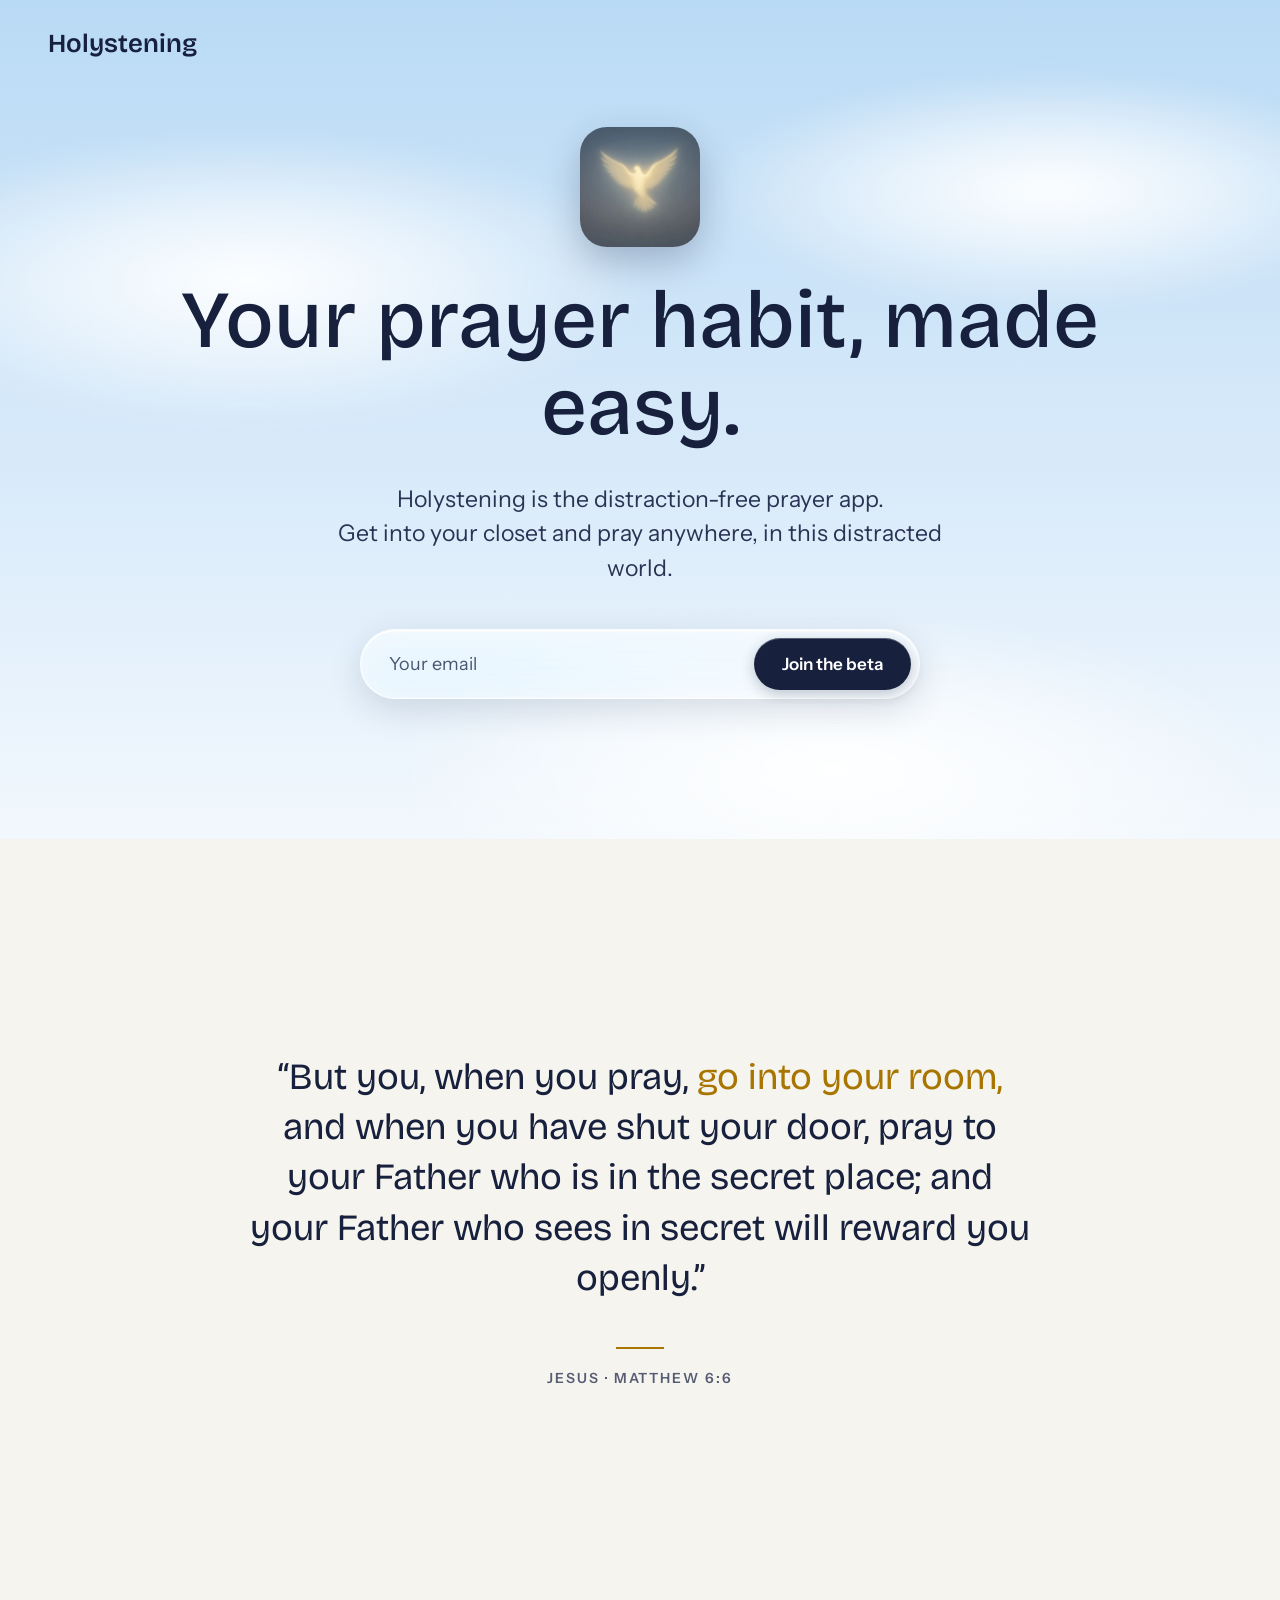
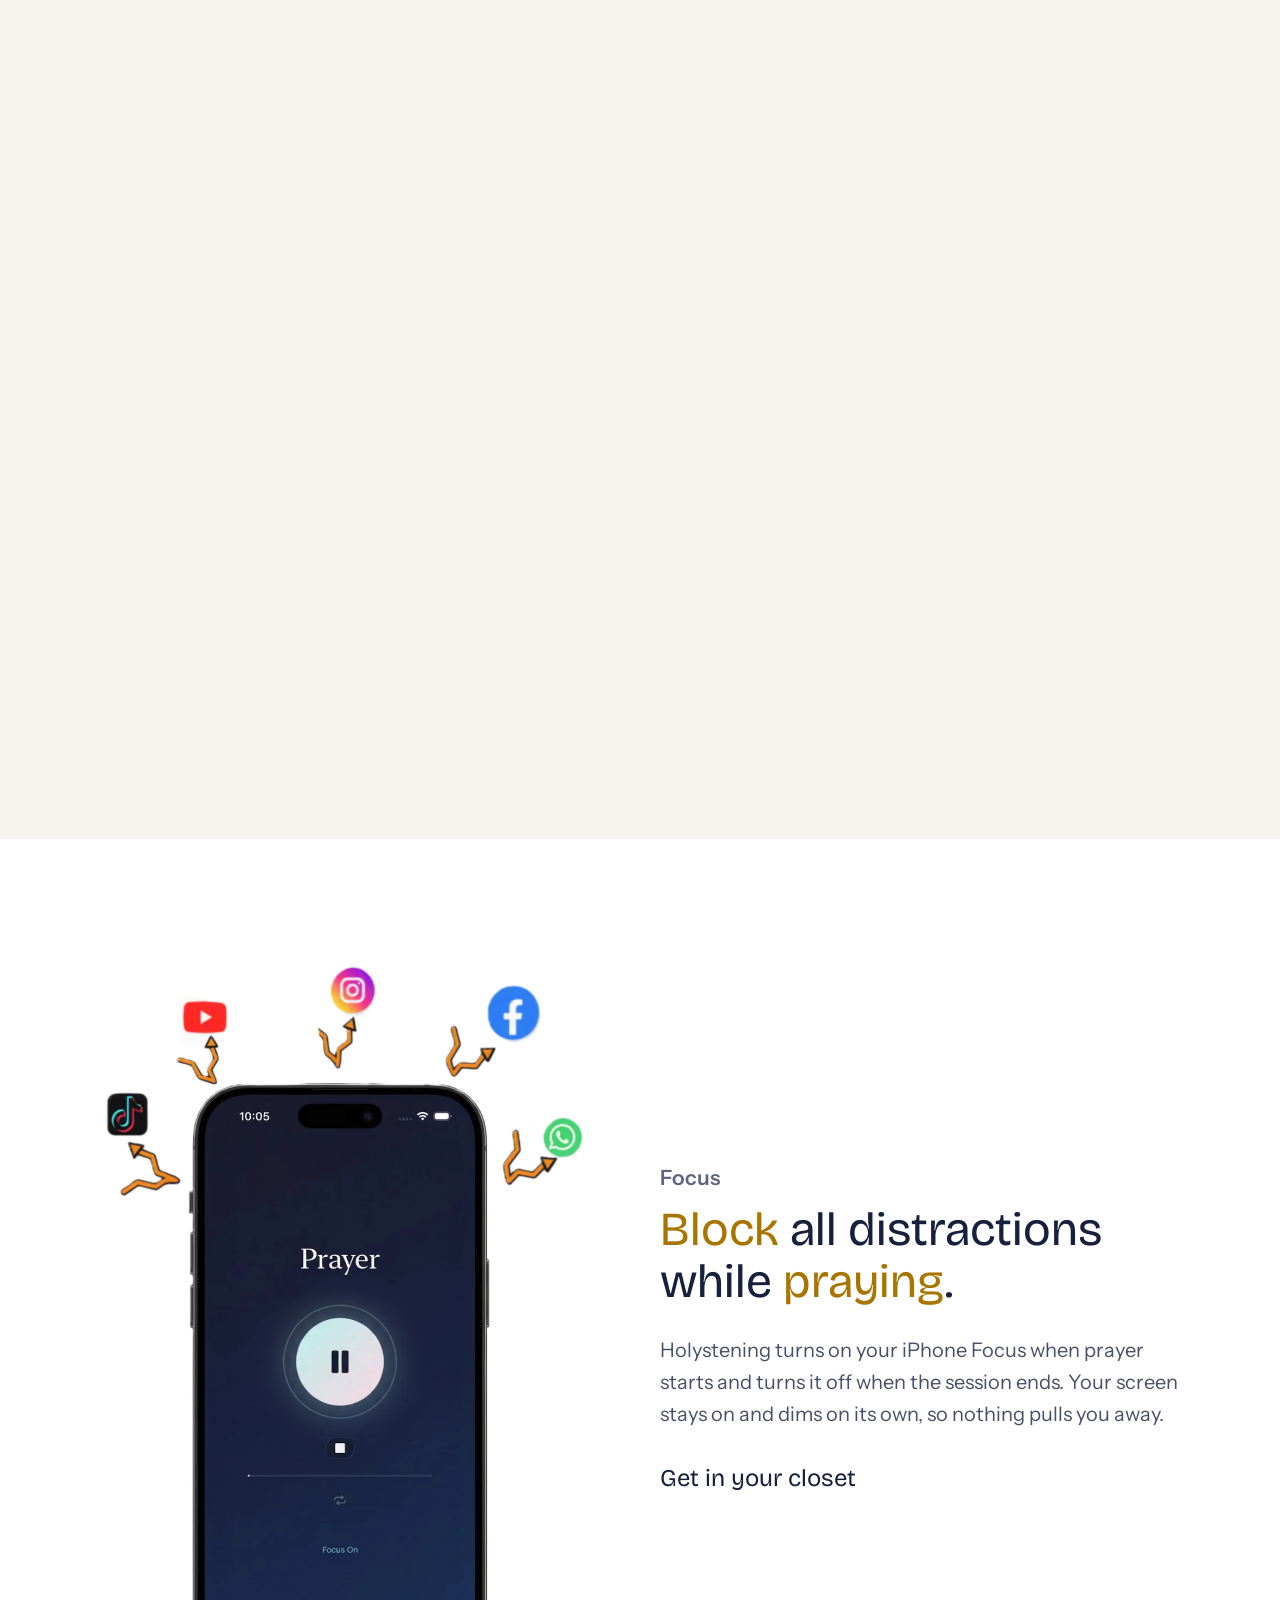
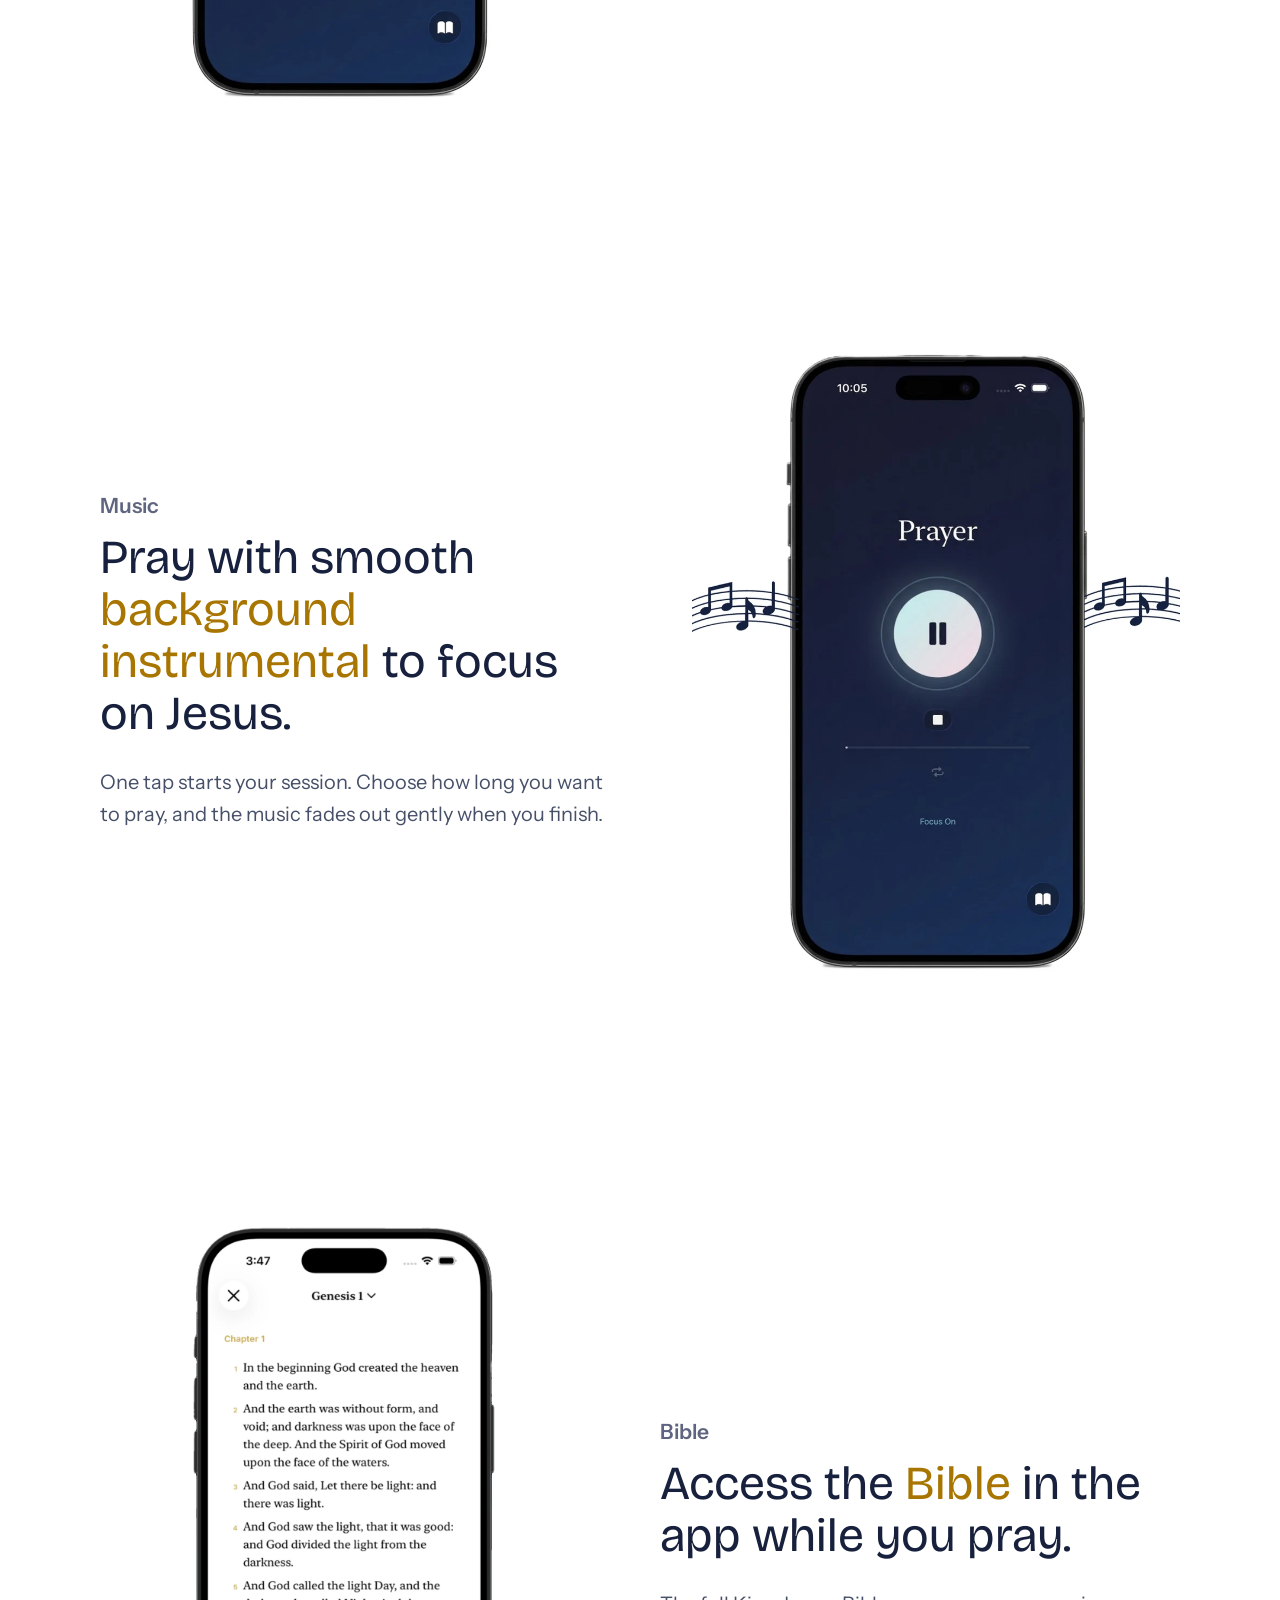
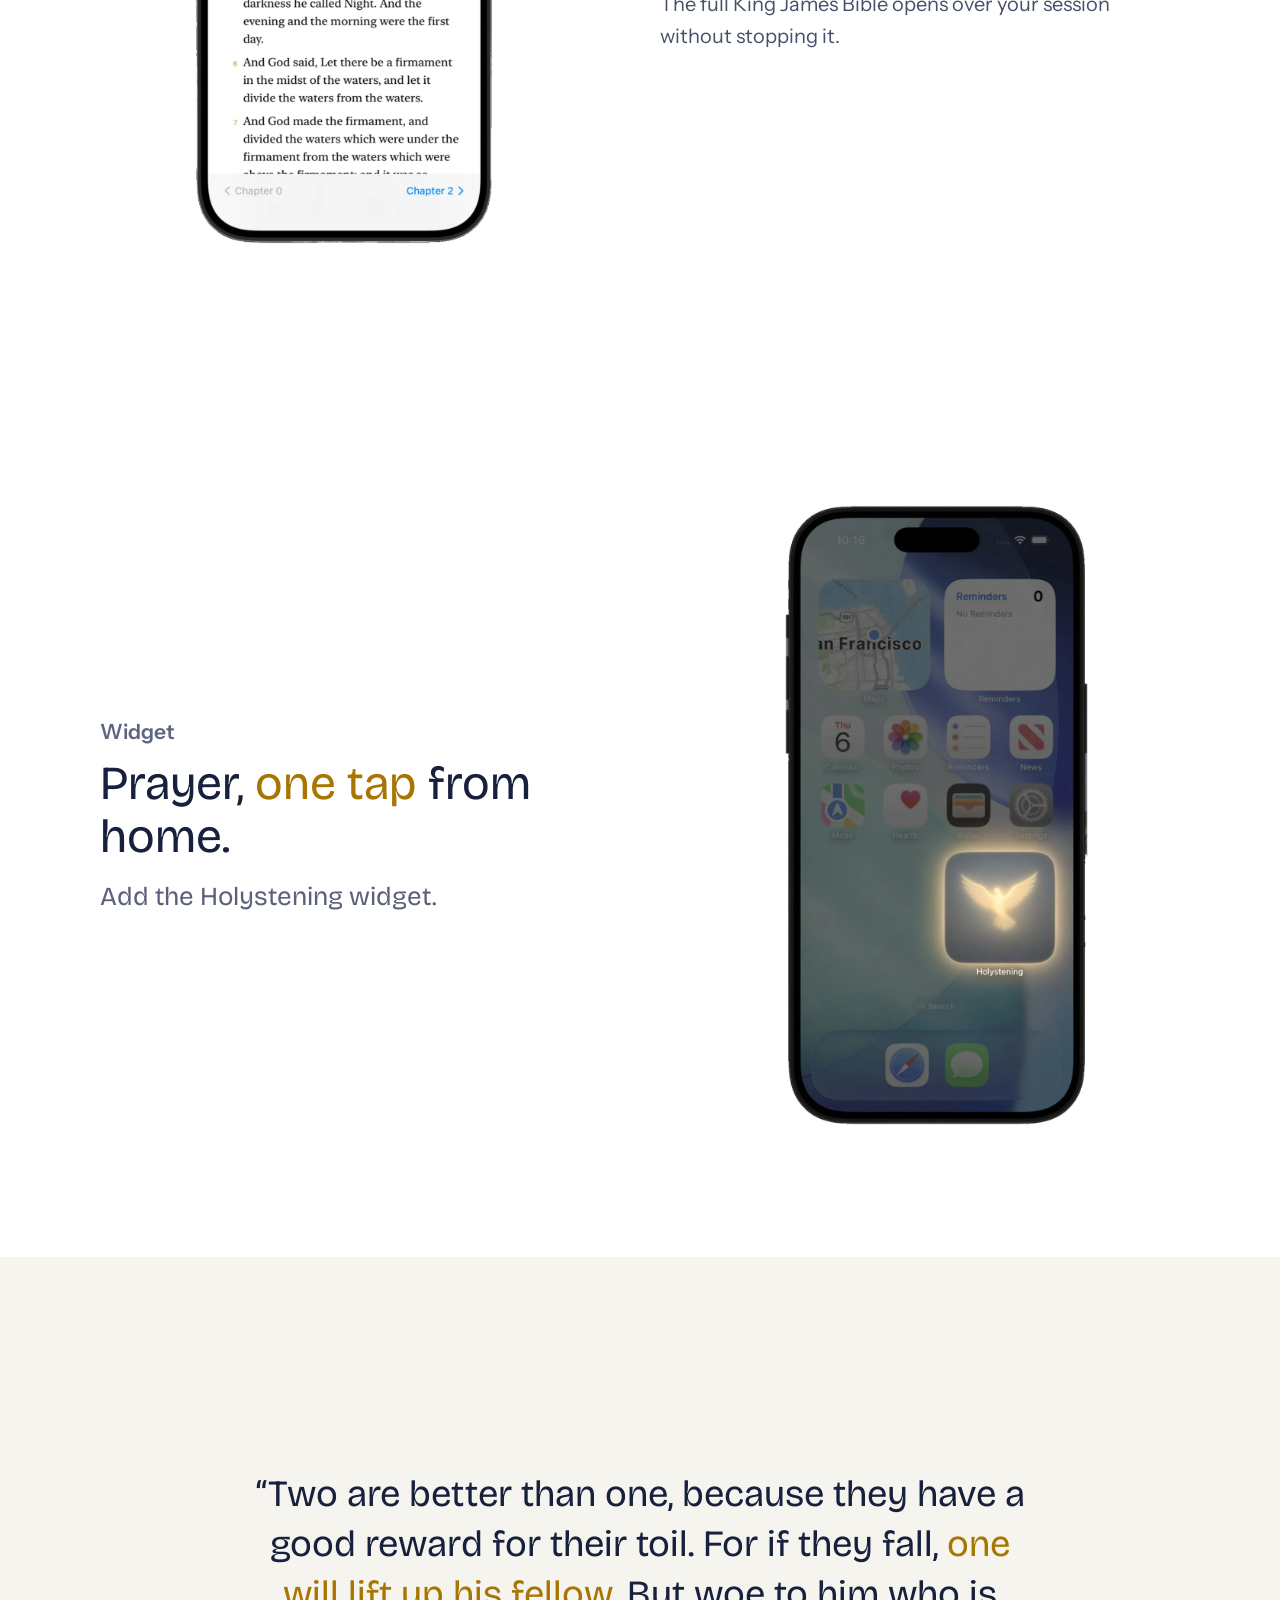
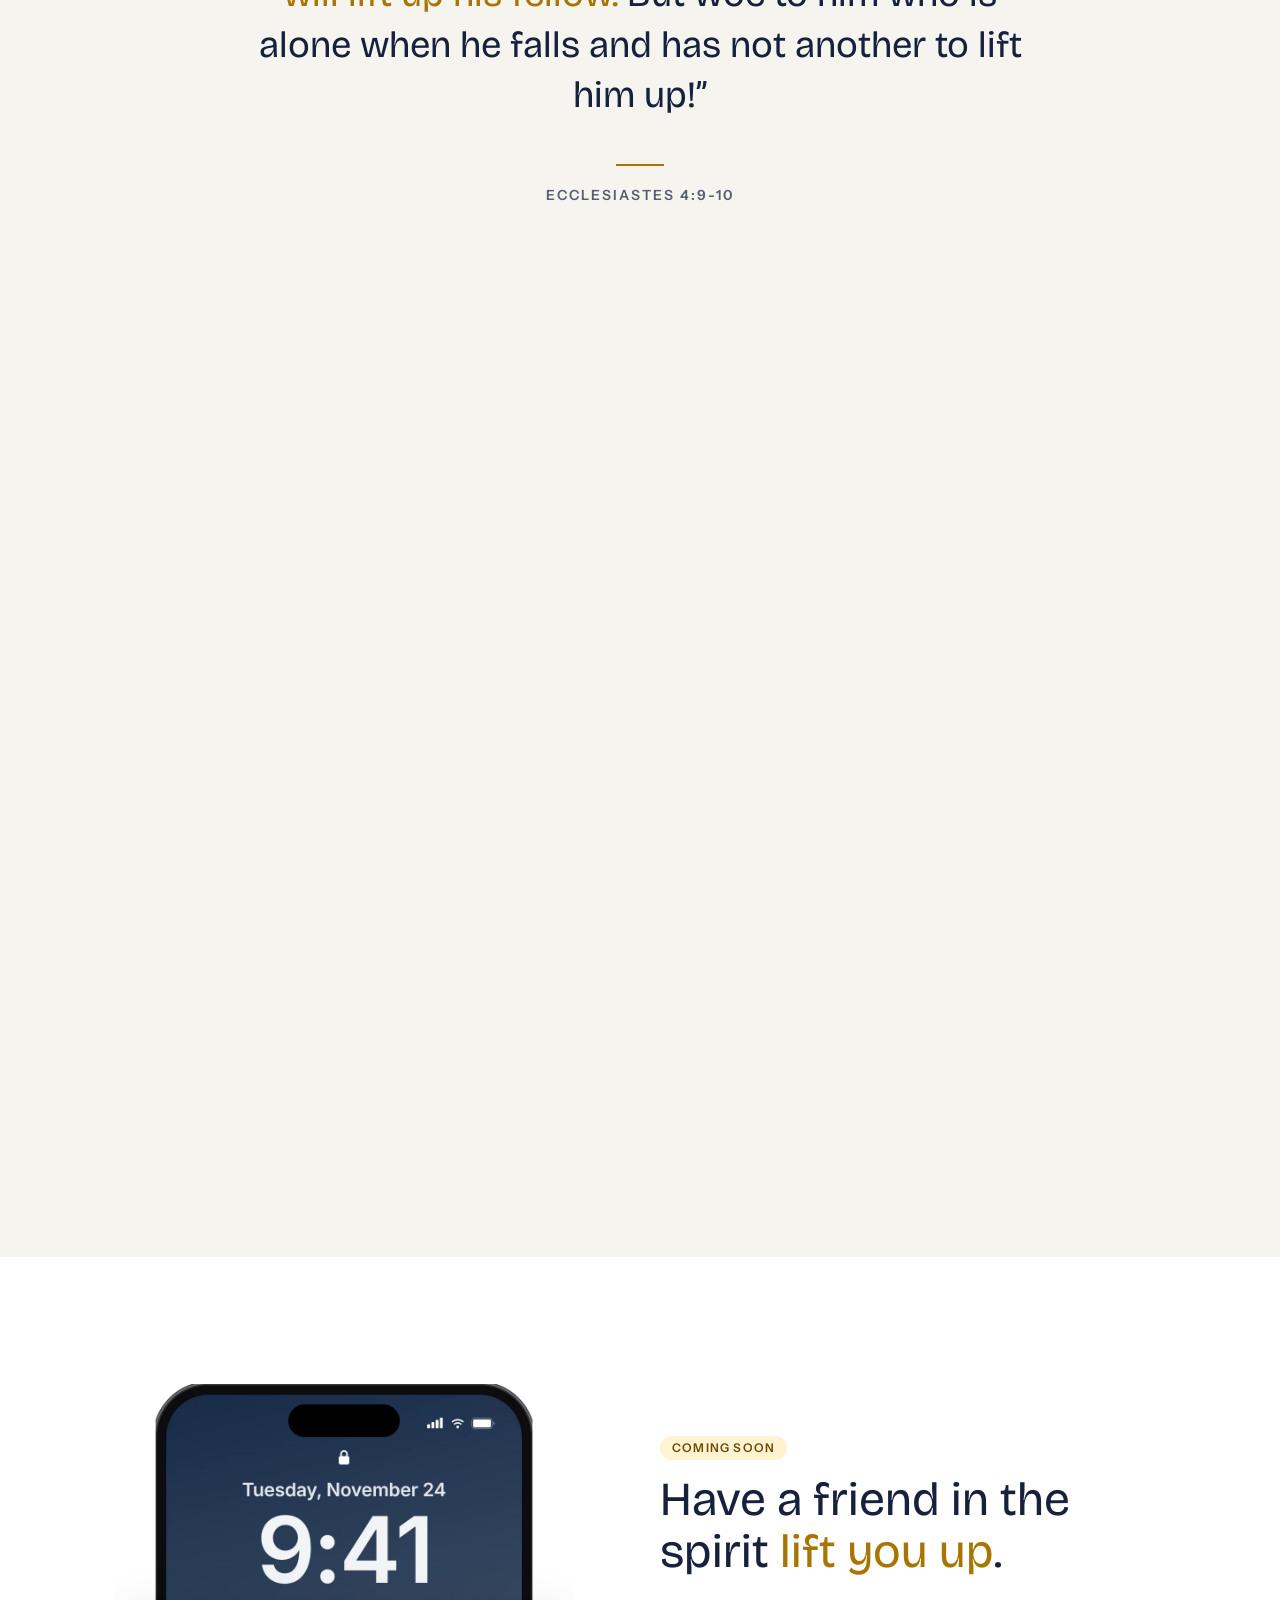
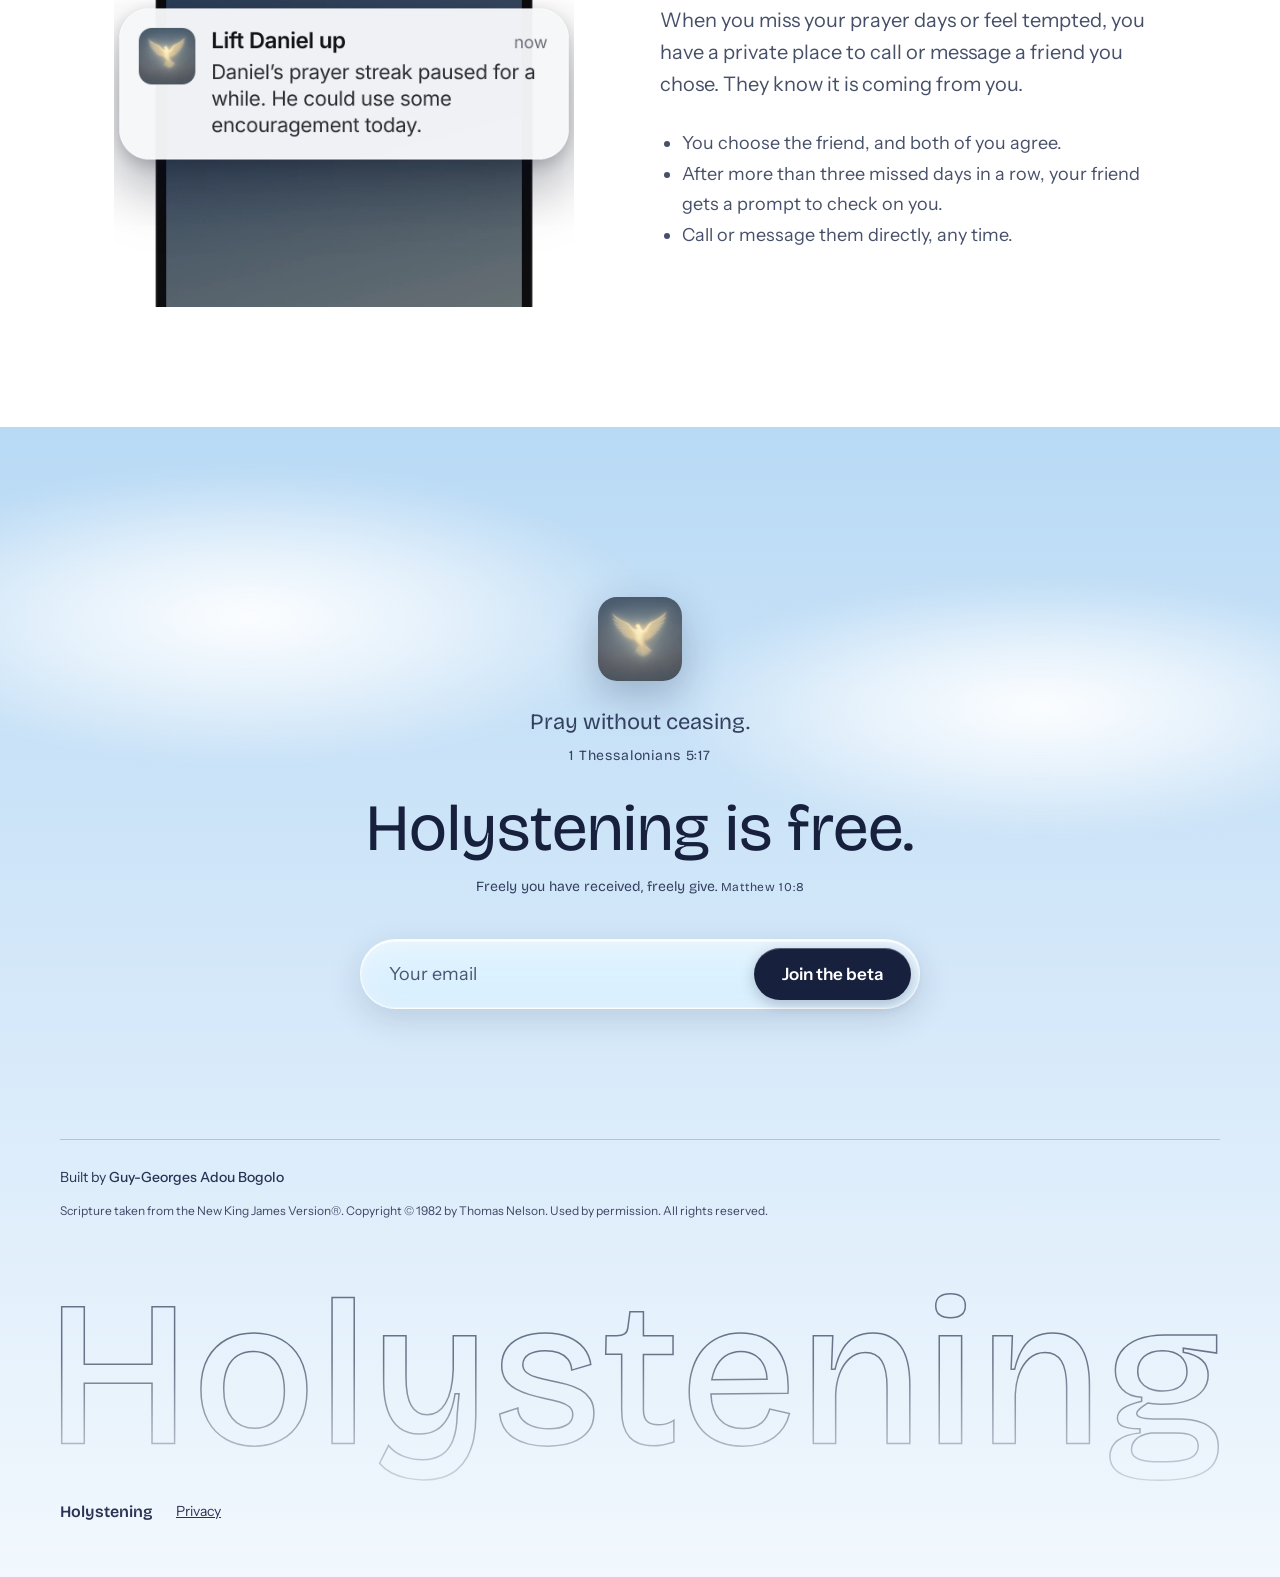
==== commit e947860d: "Friend section: enlarged notification over the phone so it reads on mobile Co-Authored-By: Claude Op" ====
--- a/index.html
+++ b/index.html
@@ -225,7 +225,7 @@
 </ul>
 </div>
 <div class="feat-media reveal">
-<img class="im-friend" src="images/partner-lock-screen.webp" alt="iPhone lock screen with a Holystening notification: Lift Daniel up. Daniel&#8217;s prayer streak paused for a while. He could use some encouragement today." width="438" height="910" style="width:100%;max-width:320px;height:auto">
+<img class="im-friend" src="images/partner-lock-callout.webp" alt="iPhone lock screen with a large Holystening notification: Lift Daniel up. Daniel&#8217;s prayer streak paused for a while. He could use some encouragement today." width="520" height="600" style="width:100%;max-width:460px;height:auto">
 </div>
 </div>
 </section>
